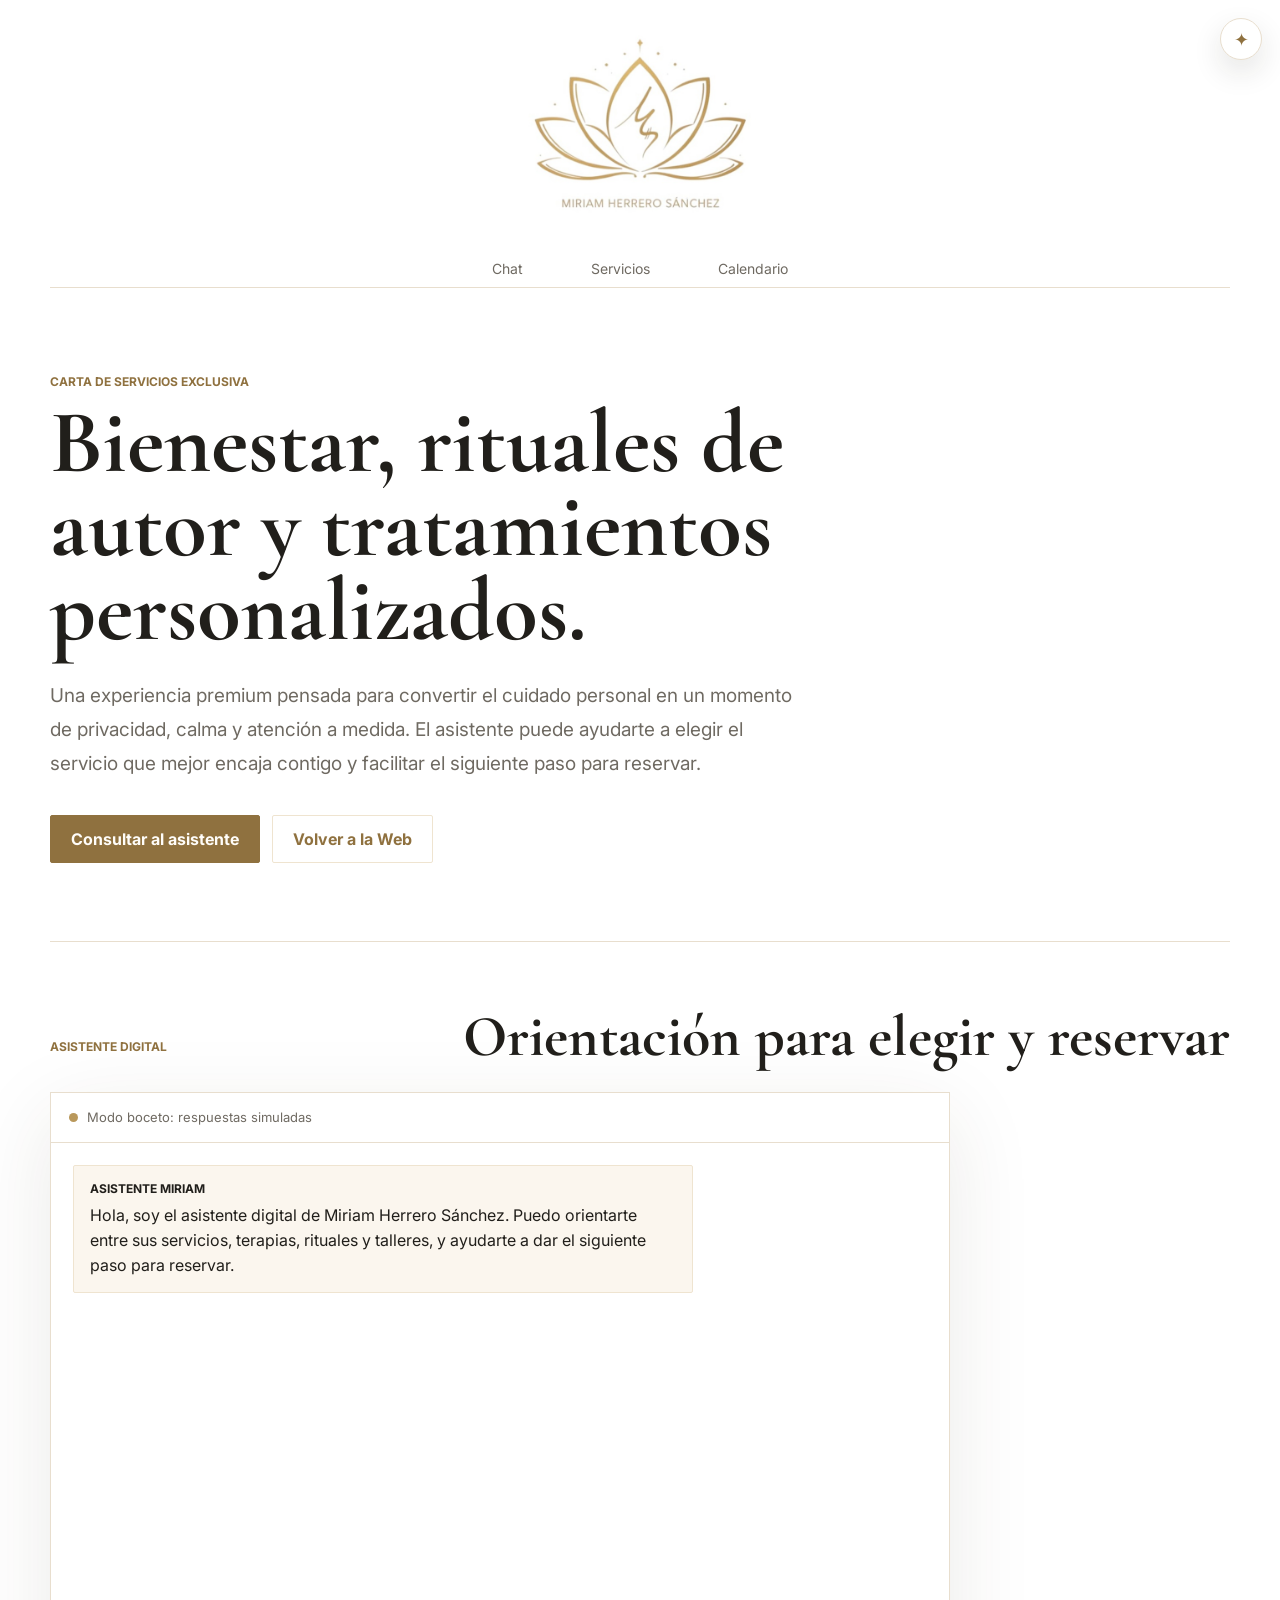
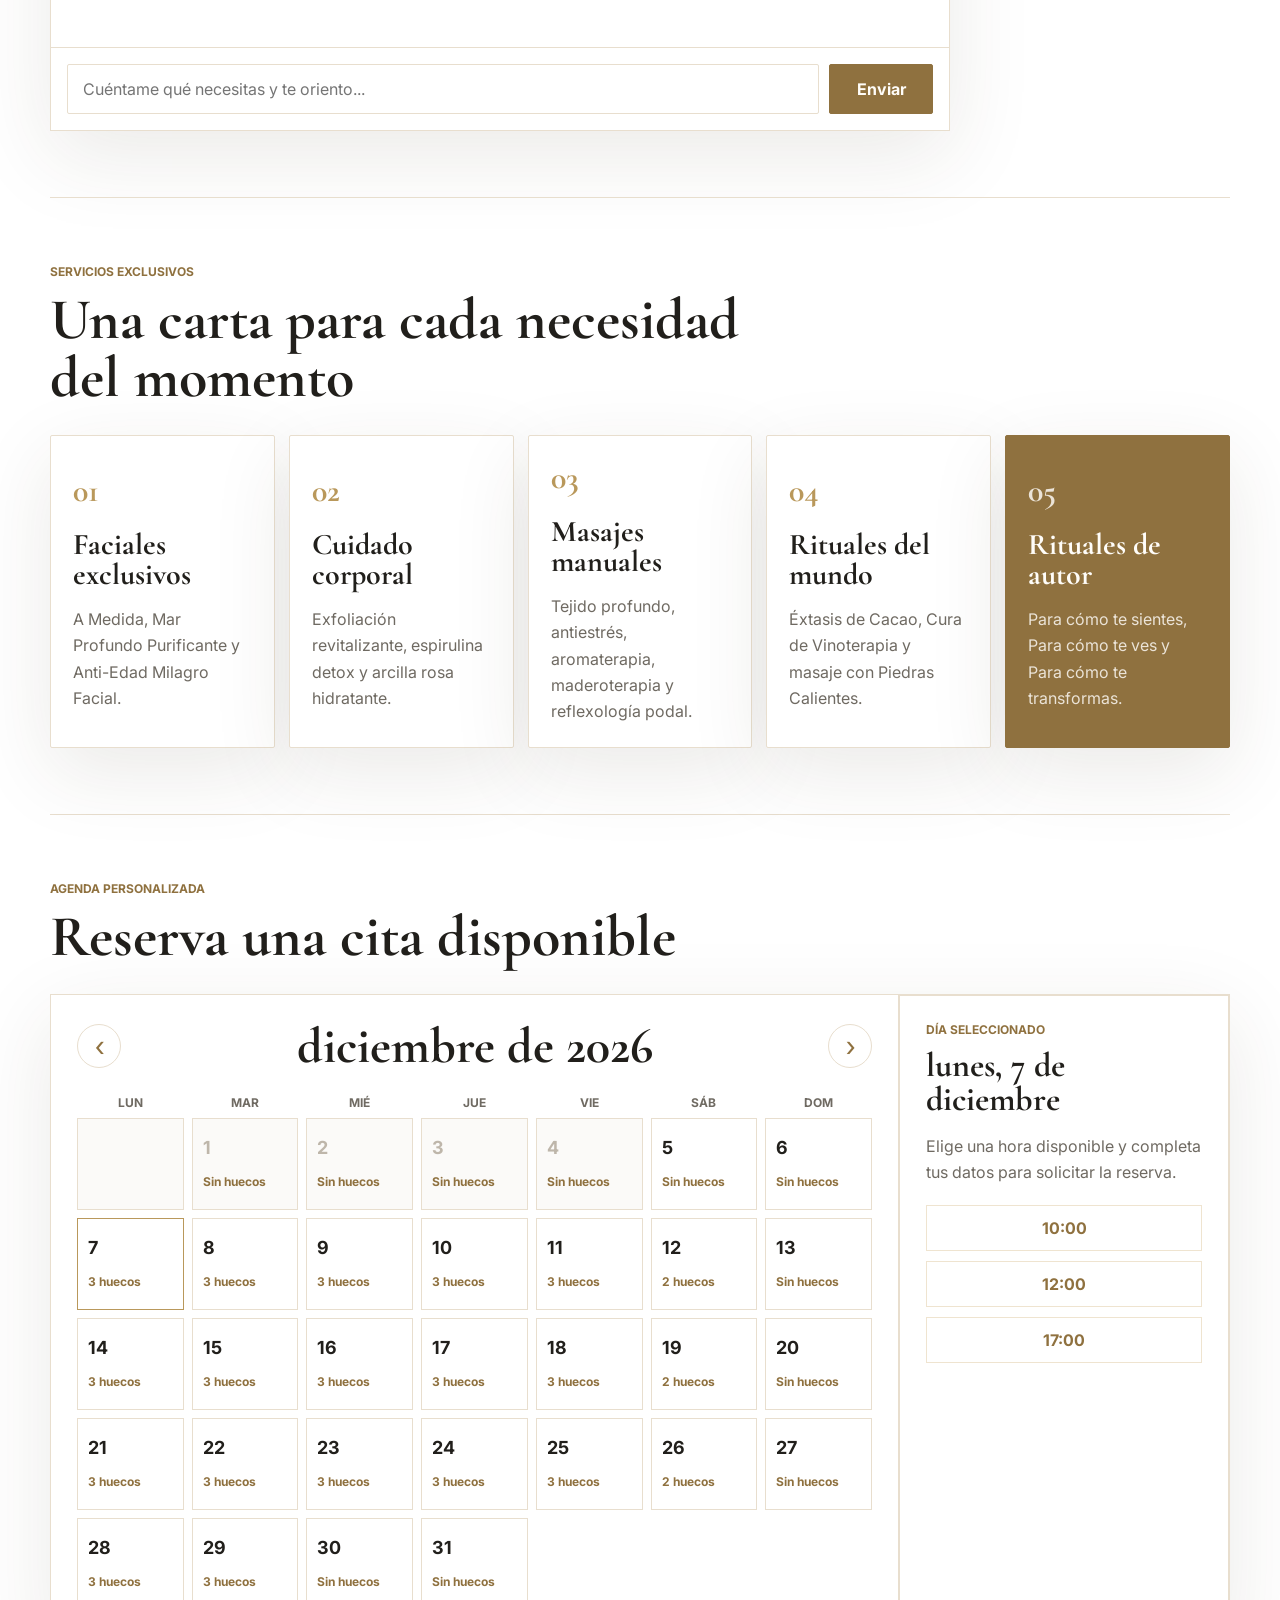
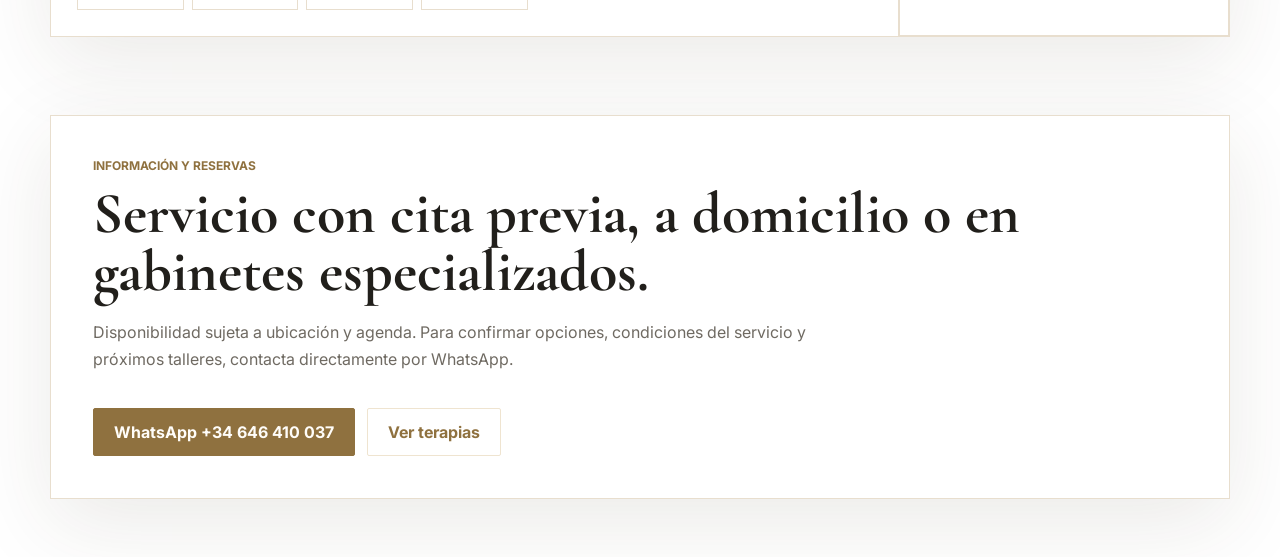
==== index.html @ d64b5c5c "Initial chatbot website" ====
<!doctype html>
<html lang="es">
  <head>
    <meta charset="UTF-8" />
    <meta name="viewport" content="width=device-width, initial-scale=1.0" />
    <meta
      name="description"
      content="Asistente digital de Miriam Herrero Sánchez para orientación, servicios exclusivos y reservas."
    />
    <title>Asistente Miriam Herrero Sánchez</title>
    <link rel="preconnect" href="https://fonts.googleapis.com" />
    <link rel="preconnect" href="https://fonts.gstatic.com" crossorigin />
    <link
      href="https://fonts.googleapis.com/css2?family=Cormorant+Garamond:wght@500;600;700&family=Inter:wght@400;500;600&display=swap"
      rel="stylesheet"
    />
    <link rel="stylesheet" href="./styles.css" />
  </head>
  <body>
    <div class="site-shell">
      <header class="site-header">
        <a class="brand" href="https://www.miriamherrerosanchez.com/" aria-label="Volver a la web de Miriam">
          <img src="./logo-cropped.jpeg" alt="Miriam Herrero Sánchez" />
        </a>
        <nav class="main-nav" aria-label="Navegación principal">
          <a href="#chat">Chat</a>
          <a href="#servicios">Servicios</a>
          <a href="#calendario">Calendario</a>
        </nav>
      </header>

      <main>
        <section class="hero" aria-labelledby="page-title">
          <p class="eyebrow">Carta de servicios exclusiva</p>
          <h1 id="page-title">Bienestar, rituales de autor y tratamientos personalizados.</h1>
          <p>
            Una experiencia premium pensada para convertir el cuidado personal en un momento de
            privacidad, calma y atención a medida. El asistente puede ayudarte a elegir el servicio
            que mejor encaja contigo y facilitar el siguiente paso para reservar.
          </p>
          <div class="hero-actions">
            <a class="primary-link" href="#chat">Consultar al asistente</a>
            <a class="secondary-link" href="https://www.miriamherrerosanchez.com/">Volver a la Web</a>
          </div>
        </section>

        <section class="chat-section" id="chat" aria-labelledby="chat-title">
          <div class="section-heading">
            <p class="eyebrow">Asistente digital</p>
            <h2 id="chat-title">Orientación para elegir y reservar</h2>
          </div>

          <div class="chat-layout">
            <section class="chat-card" aria-label="Ventana de chat">
              <div class="chat-status">
                <span class="status-dot" aria-hidden="true"></span>
                <span>Modo boceto: respuestas simuladas</span>
              </div>
              <div class="messages" id="messages" aria-live="polite"></div>
              <form class="chat-form" id="chat-form">
                <label class="sr-only" for="message-input">Escribe tu mensaje</label>
                <textarea
                  id="message-input"
                  name="message"
                  rows="1"
                  placeholder="Cuéntame qué necesitas y te oriento..."
                  autocomplete="off"
                ></textarea>
                <button type="submit">Enviar</button>
              </form>
            </section>
          </div>
        </section>

        <section class="services-section" id="servicios" aria-labelledby="services-title">
          <div class="section-heading compact">
            <p class="eyebrow">Servicios exclusivos</p>
            <h2 id="services-title">Una carta para cada necesidad del momento</h2>
          </div>

          <div class="service-grid" aria-label="Familias de servicios">
            <button class="service-card" type="button" data-service-tab="faciales">
              <span>01</span>
              <h3>Faciales exclusivos</h3>
              <p>A Medida, Mar Profundo Purificante y Anti-Edad Milagro Facial.</p>
            </button>
            <button class="service-card" type="button" data-service-tab="corporal">
              <span>02</span>
              <h3>Cuidado corporal</h3>
              <p>Exfoliación revitalizante, espirulina detox y arcilla rosa hidratante.</p>
            </button>
            <button class="service-card" type="button" data-service-tab="masajes">
              <span>03</span>
              <h3>Masajes manuales</h3>
              <p>Tejido profundo, antiestrés, aromaterapia, maderoterapia y reflexología podal.</p>
            </button>
            <button class="service-card" type="button" data-service-tab="rituales">
              <span>04</span>
              <h3>Rituales del mundo</h3>
              <p>Éxtasis de Cacao, Cura de Vinoterapia y masaje con Piedras Calientes.</p>
            </button>
            <button class="service-card featured" type="button" data-service-tab="autor">
              <span>05</span>
              <h3>Rituales de autor</h3>
              <p>Para cómo te sientes, Para cómo te ves y Para cómo te transformas.</p>
            </button>
          </div>

          <div class="service-modal" id="service-modal" aria-hidden="true">
            <div class="service-modal-backdrop" data-close-modal></div>
            <section
              class="service-modal-dialog"
              role="dialog"
              aria-modal="true"
              aria-labelledby="service-modal-title"
            >
              <button class="modal-close" type="button" aria-label="Cerrar servicios" data-close-modal>
                ×
              </button>
              <div class="service-detail" id="service-detail" aria-live="polite"></div>
            </section>
          </div>
        </section>

        <section class="calendar-section" id="calendario" aria-labelledby="calendar-title">
          <div class="section-heading compact">
            <p class="eyebrow">Agenda personalizada</p>
            <h2 id="calendar-title">Reserva una cita disponible</h2>
          </div>

          <div class="calendar-shell">
            <div class="calendar-main">
              <div class="calendar-toolbar">
                <button class="calendar-nav-button" type="button" id="prev-month" aria-label="Mes anterior">‹</button>
                <h3 id="calendar-month"></h3>
                <button class="calendar-nav-button" type="button" id="next-month" aria-label="Mes siguiente">›</button>
              </div>
              <div class="calendar-weekdays" aria-hidden="true">
                <span>Lun</span>
                <span>Mar</span>
                <span>Mié</span>
                <span>Jue</span>
                <span>Vie</span>
                <span>Sáb</span>
                <span>Dom</span>
              </div>
              <div class="calendar-grid" id="calendar-grid" aria-label="Calendario de disponibilidad"></div>
            </div>

            <aside class="day-panel" aria-live="polite">
              <p class="eyebrow">Día seleccionado</p>
              <h3 id="selected-date-title">Selecciona una fecha</h3>
              <p id="selected-date-copy">
                Los días con disponibilidad aparecen marcados en dorado. Elige un hueco para completar la reserva.
              </p>
              <div class="slot-list" id="slot-list"></div>
            </aside>
          </div>
        </section>

        <section class="reservation-band" id="reserva">
          <p class="eyebrow">Información y reservas</p>
          <h2>Servicio con cita previa, a domicilio o en gabinetes especializados.</h2>
          <p>
            Disponibilidad sujeta a ubicación y agenda. Para confirmar opciones, condiciones del
            servicio y próximos talleres, contacta directamente por WhatsApp.
          </p>
          <div class="reservation-actions">
            <a class="primary-link" href="https://wa.me/34646410037">WhatsApp +34 646 410 037</a>
            <a class="secondary-link" href="https://www.miriamherrerosanchez.com/terapias">Ver terapias</a>
          </div>
        </section>
      </main>
    </div>

    <button class="admin-entry" type="button" id="admin-entry" aria-label="Acceso Miriam">✦</button>

    <div class="booking-modal" id="booking-modal" aria-hidden="true">
      <div class="service-modal-backdrop" data-close-booking></div>
      <section class="booking-dialog" role="dialog" aria-modal="true" aria-labelledby="booking-title">
        <button class="modal-close" type="button" aria-label="Cerrar reserva" data-close-booking>×</button>
        <p class="eyebrow">Solicitud de reserva</p>
        <h2 id="booking-title">Completa tus datos</h2>
        <p id="booking-summary"></p>
        <form class="booking-form" id="booking-form">
          <label>
            Servicio
            <select id="booking-service" required></select>
          </label>
          <label>
            Nombre
            <input id="booking-name" type="text" autocomplete="name" required />
          </label>
          <label>
            Teléfono
            <input id="booking-phone" type="tel" autocomplete="tel" required />
          </label>
          <label>
            Email
            <input id="booking-email" type="email" autocomplete="email" required />
          </label>
          <label>
            Comentarios
            <textarea id="booking-comments" rows="4"></textarea>
          </label>
          <button class="primary-link" type="submit">Confirmar reserva</button>
        </form>
      </section>
    </div>

    <div class="admin-modal" id="admin-modal" aria-hidden="true">
      <div class="service-modal-backdrop" data-close-admin></div>
      <section class="admin-dialog" role="dialog" aria-modal="true" aria-labelledby="admin-title">
        <button class="modal-close" type="button" aria-label="Cerrar panel Miriam" data-close-admin>×</button>
        <div id="pin-panel">
          <p class="eyebrow">Acceso Miriam</p>
          <h2 id="admin-title">Panel privado</h2>
          <form class="pin-form" id="pin-form">
            <label>
              PIN de acceso
              <input id="admin-pin" type="password" inputmode="numeric" autocomplete="off" required />
            </label>
            <button class="primary-link" type="submit">Entrar</button>
            <p class="form-note" id="pin-error" aria-live="polite"></p>
          </form>
        </div>

        <div class="admin-panel" id="admin-panel" hidden>
          <div class="admin-heading">
            <div>
              <p class="eyebrow">Modo Miriam</p>
              <h2>Gestionar calendario</h2>
            </div>
            <button class="secondary-link" type="button" id="admin-logout">Salir</button>
          </div>

          <div class="admin-grid">
            <form class="admin-card" id="availability-form">
              <h3>Modificar horarios</h3>
              <label>
                Fecha
                <input id="availability-date" type="date" required />
              </label>
              <div class="availability-editor" id="availability-editor"></div>
              <p class="form-note">
                Marca los huecos disponibles para ese día. Si hay una cita ya reservada, ese hueco
                queda protegido y no se puede bloquear desde aquí.
              </p>
              <div class="admin-actions">
                <button class="primary-link" type="submit">Guardar disponibilidad</button>
                <button class="secondary-link" type="button" id="morning-only">Solo mañana</button>
                <button class="secondary-link" type="button" id="clear-day">Bloquear día</button>
              </div>
            </form>

            <form class="admin-card" id="manual-appointment-form">
              <h3>Añadir cita telefónica</h3>
              <label>
                Fecha
                <input id="manual-date" type="date" required />
              </label>
              <label>
                Hora
                <input id="manual-time" type="time" required />
              </label>
              <label>
                Nombre
                <input id="manual-name" type="text" required />
              </label>
              <label>
                Teléfono
                <input id="manual-phone" type="tel" required />
              </label>
              <label>
                Email
                <input id="manual-email" type="email" />
              </label>
              <label>
                Servicio
                <select id="manual-service"></select>
              </label>
              <button class="primary-link" type="submit">Añadir cita</button>
            </form>
          </div>

          <div class="admin-card appointments-card">
            <h3>Citas agendadas</h3>
            <div class="admin-appointments" id="admin-appointments"></div>
          </div>
        </div>
      </section>
    </div>

    <script src="./script.js"></script>
  </body>
</html>
---- styles.css ----
:root {
  --ink: #211f1b;
  --muted: #6f6a62;
  --soft: #ffffff;
  --paper: #ffffff;
  --line: #e8dece;
  --gold: #b9985b;
  --gold-deep: #8f713f;
  --gold-pale: #efe4d0;
  --shadow: 0 24px 80px rgba(61, 49, 28, 0.1);
  --serif: "Cormorant Garamond", Georgia, serif;
  --sans: "Inter", Arial, sans-serif;
}

* {
  box-sizing: border-box;
}

html {
  scroll-behavior: smooth;
}

body {
  margin: 0;
  min-height: 100vh;
  color: var(--ink);
  font-family: var(--sans);
  background: #fff;
}

body.modal-open {
  overflow: hidden;
}

a {
  color: inherit;
}

button,
textarea {
  font: inherit;
}

.site-shell {
  width: min(1180px, calc(100% - 36px));
  margin: 0 auto;
}

.site-header {
  display: flex;
  flex-direction: column;
  align-items: center;
  justify-content: center;
  gap: 22px;
  min-height: 176px;
  padding: 22px 0 0;
  border-bottom: 1px solid var(--line);
}

.brand {
  display: inline-flex;
  align-items: center;
  width: min(250px, 58vw);
  text-decoration: none;
}

.brand img {
  display: block;
  width: 100%;
  height: auto;
}

.main-nav {
  display: flex;
  align-items: center;
  justify-content: center;
  gap: 44px;
  width: 100%;
}

.main-nav a {
  padding: 10px 12px;
  color: var(--muted);
  font-size: 14px;
  text-decoration: none;
}

.main-nav a:hover {
  color: var(--gold-deep);
}

.hero {
  max-width: 920px;
  padding: 86px 0 78px;
}

.eyebrow {
  margin: 0 0 12px;
  color: var(--gold-deep);
  font-size: 12px;
  font-weight: 700;
  letter-spacing: 0;
  text-transform: uppercase;
}

h1,
h2,
h3 {
  margin: 0;
  font-family: var(--serif);
  font-weight: 700;
  letter-spacing: 0;
}

h1 {
  max-width: 900px;
  font-size: clamp(52px, 7vw, 96px);
  line-height: 0.94;
}

.hero p:not(.eyebrow) {
  max-width: 760px;
  margin: 26px 0 0;
  color: var(--muted);
  font-size: 19px;
  line-height: 1.78;
}

.hero-actions,
.reservation-actions {
  display: flex;
  flex-wrap: wrap;
  gap: 12px;
  margin-top: 34px;
}

.primary-link,
.secondary-link,
.chat-form button,
.service-card {
  border-radius: 2px;
  cursor: pointer;
  text-decoration: none;
}

.primary-link,
.secondary-link {
  display: inline-flex;
  min-height: 48px;
  align-items: center;
  justify-content: center;
  padding: 0 20px;
  font-weight: 700;
}

.primary-link,
.chat-form button {
  color: #fffdf9;
  border: 1px solid var(--gold-deep);
  background: var(--gold-deep);
}

.secondary-link {
  color: var(--gold-deep);
  border: 1px solid var(--gold-pale);
  background: rgba(255, 255, 255, 0.72);
}

.chat-section,
.services-section,
.calendar-section {
  padding: 66px 0;
  border-top: 1px solid var(--line);
}

.section-heading {
  display: flex;
  align-items: end;
  justify-content: space-between;
  gap: 24px;
  margin-bottom: 26px;
}

.section-heading.compact {
  display: block;
  max-width: 760px;
}

.section-heading h2,
.reservation-band h2 {
  font-size: clamp(36px, 5vw, 58px);
  line-height: 1;
}

.chat-layout {
  display: block;
  max-width: 900px;
}

.chat-card,
.service-card,
.calendar-shell,
.day-panel,
.reservation-band {
  border: 1px solid var(--line);
  background: #fff;
  box-shadow: var(--shadow);
}

.chat-card {
  overflow: hidden;
}

.chat-status {
  display: flex;
  align-items: center;
  gap: 9px;
  min-height: 50px;
  padding: 0 18px;
  color: var(--muted);
  font-size: 13px;
  border-bottom: 1px solid var(--line);
}

.status-dot {
  width: 9px;
  height: 9px;
  border-radius: 50%;
  background: var(--gold);
}

.messages {
  display: flex;
  flex-direction: column;
  gap: 14px;
  height: min(56vh, 560px);
  min-height: 430px;
  overflow-y: auto;
  padding: 22px;
  scroll-behavior: smooth;
}

.message {
  width: min(78%, 620px);
  padding: 14px 16px;
  line-height: 1.58;
  border-radius: 2px;
}

.message strong {
  display: block;
  margin-bottom: 4px;
  font-size: 12px;
  text-transform: uppercase;
}

.message.bot {
  align-self: flex-start;
  color: var(--ink);
  border: 1px solid var(--gold-pale);
  background: #fbf6ee;
}

.message.user {
  align-self: flex-end;
  color: #fffdf9;
  background: var(--gold-deep);
}

.chat-form {
  display: grid;
  grid-template-columns: minmax(0, 1fr) auto;
  gap: 10px;
  padding: 16px;
  border-top: 1px solid var(--line);
  background: var(--soft);
}

.chat-form textarea {
  width: 100%;
  max-height: 150px;
  resize: none;
  padding: 14px 15px;
  color: var(--ink);
  border: 1px solid var(--line);
  border-radius: 2px;
  outline: none;
  background: #fff;
}

.chat-form textarea:focus {
  border-color: var(--gold);
}

.chat-form button {
  min-width: 104px;
  padding: 0 18px;
  font-weight: 700;
}

.service-grid {
  display: grid;
  grid-template-columns: repeat(5, minmax(0, 1fr));
  gap: 14px;
  margin-top: 28px;
}

.service-card {
  min-height: 230px;
  padding: 22px;
  color: var(--ink);
  text-align: left;
  transition:
    border-color 180ms ease,
    box-shadow 180ms ease,
    transform 180ms ease;
}

.service-card span {
  color: var(--gold);
  font-family: var(--serif);
  font-size: 32px;
  font-weight: 700;
}

.service-card h3 {
  margin-top: 20px;
  font-size: 30px;
  line-height: 1;
}

.service-card p {
  margin: 16px 0 0;
  color: var(--muted);
  line-height: 1.65;
}

.service-card:hover,
.service-card:focus-visible {
  border-color: var(--gold);
  box-shadow: 0 26px 80px rgba(61, 49, 28, 0.15);
  transform: translateY(-2px);
}

.service-card.featured {
  color: #fffdf9;
  border-color: var(--gold-deep);
  background: var(--gold-deep);
}

.service-card.featured span,
.service-card.featured p {
  color: rgba(255, 253, 249, 0.82);
}

.service-card.featured:hover {
  border-color: var(--gold);
}

.service-modal {
  position: fixed;
  inset: 0;
  z-index: 20;
  display: none;
  align-items: center;
  justify-content: center;
  padding: 28px;
}

.service-modal.open {
  display: flex;
}

.service-modal-backdrop {
  position: absolute;
  inset: 0;
  background: rgba(33, 31, 27, 0.42);
}

.service-modal-dialog {
  position: relative;
  z-index: 1;
  width: min(980px, 100%);
  max-height: min(86vh, 860px);
  overflow: auto;
  background: #fff;
  box-shadow: 0 34px 100px rgba(33, 31, 27, 0.28);
}

.modal-close {
  position: sticky;
  top: 0;
  z-index: 2;
  float: right;
  width: 48px;
  height: 48px;
  margin: 14px 14px -62px 0;
  color: var(--gold-deep);
  font-size: 32px;
  line-height: 1;
  border: 1px solid var(--line);
  border-radius: 50%;
  background: #fff;
  cursor: pointer;
}

.service-detail {
  border: 1px solid var(--line);
  background: #fff;
}

.service-detail-header {
  display: flex;
  align-items: end;
  justify-content: space-between;
  gap: 24px;
  padding: 26px;
  border-bottom: 1px solid var(--line);
}

.service-detail-header h3 {
  font-size: clamp(34px, 4vw, 52px);
  line-height: 1;
}

.service-detail-header p {
  max-width: 440px;
  margin: 0;
  color: var(--muted);
  line-height: 1.62;
}

.treatment-list {
  display: grid;
}

.treatment-item {
  display: grid;
  grid-template-columns: minmax(0, 1fr) auto;
  gap: 22px;
  padding: 24px 26px;
  border-bottom: 1px solid var(--line);
}

.treatment-item:last-child {
  border-bottom: 0;
}

.treatment-item h4 {
  margin: 0;
  font-family: var(--serif);
  font-size: 30px;
  line-height: 1.05;
}

.treatment-item p {
  margin: 10px 0 0;
  color: var(--muted);
  line-height: 1.65;
}

.schedule-service-button {
  min-height: 42px;
  margin-top: 16px;
  padding: 0 16px;
  color: #fffdf9;
  font-weight: 700;
  border: 1px solid var(--gold-deep);
  border-radius: 2px;
  background: var(--gold-deep);
  cursor: pointer;
}

.schedule-service-button:hover {
  border-color: var(--gold);
}

.treatment-meta {
  min-width: 164px;
  color: var(--gold-deep);
  font-weight: 700;
  line-height: 1.6;
  text-align: right;
}

.calendar-shell {
  display: grid;
  grid-template-columns: minmax(0, 1fr) 330px;
  gap: 0;
  margin-top: 28px;
}

.calendar-main {
  padding: 26px;
  border-right: 1px solid var(--line);
}

.calendar-toolbar {
  display: flex;
  align-items: center;
  justify-content: space-between;
  gap: 18px;
  margin-bottom: 24px;
}

.calendar-toolbar h3 {
  font-size: clamp(34px, 4vw, 50px);
  line-height: 1;
  text-align: center;
}

.calendar-nav-button {
  display: grid;
  width: 44px;
  height: 44px;
  place-items: center;
  color: var(--gold-deep);
  font-size: 28px;
  border: 1px solid var(--line);
  border-radius: 50%;
  background: #fff;
  cursor: pointer;
}

.calendar-weekdays,
.calendar-grid {
  display: grid;
  grid-template-columns: repeat(7, minmax(0, 1fr));
  gap: 8px;
}

.calendar-weekdays {
  margin-bottom: 8px;
  color: var(--muted);
  font-size: 12px;
  font-weight: 700;
  text-align: center;
  text-transform: uppercase;
}

.calendar-day {
  min-height: 92px;
  padding: 10px;
  color: var(--ink);
  text-align: left;
  border: 1px solid var(--line);
  background: #fff;
  cursor: pointer;
}

.calendar-day:hover,
.calendar-day.selected {
  border-color: var(--gold);
}

.calendar-day.empty,
.calendar-day.past {
  color: #beb6aa;
  background: #fbfaf8;
  cursor: default;
}

.calendar-day strong {
  display: block;
  font-size: 18px;
}

.calendar-day small {
  display: inline-flex;
  margin-top: 16px;
  color: var(--gold-deep);
  font-size: 12px;
  font-weight: 700;
}

.calendar-day.booked small {
  color: var(--muted);
}

.day-panel {
  padding: 26px;
  box-shadow: none;
}

.day-panel h3 {
  font-size: 34px;
  line-height: 1;
}

.day-panel p:not(.eyebrow) {
  color: var(--muted);
  line-height: 1.65;
}

.slot-list {
  display: grid;
  gap: 10px;
  margin-top: 20px;
}

.slot-button {
  min-height: 46px;
  color: var(--gold-deep);
  font-weight: 700;
  border: 1px solid var(--gold-pale);
  background: #fff;
  cursor: pointer;
}

.slot-button:hover {
  border-color: var(--gold);
}

.empty-state {
  padding: 16px;
  color: var(--muted);
  border: 1px solid var(--line);
}

.admin-entry {
  position: fixed;
  top: 18px;
  right: 18px;
  z-index: 15;
  display: grid;
  width: 42px;
  height: 42px;
  place-items: center;
  color: var(--gold-deep);
  font-size: 18px;
  border: 1px solid var(--line);
  border-radius: 50%;
  background: #fff;
  box-shadow: 0 12px 30px rgba(33, 31, 27, 0.12);
  cursor: pointer;
}

.booking-modal,
.admin-modal {
  position: fixed;
  inset: 0;
  z-index: 30;
  display: none;
  align-items: center;
  justify-content: center;
  padding: 28px;
}

.booking-modal.open,
.admin-modal.open {
  display: flex;
}

.booking-dialog,
.admin-dialog {
  position: relative;
  z-index: 1;
  width: min(760px, 100%);
  max-height: min(88vh, 860px);
  overflow: auto;
  padding: 34px;
  background: #fff;
  box-shadow: 0 34px 100px rgba(33, 31, 27, 0.28);
}

.admin-dialog {
  width: min(1040px, 100%);
}

.booking-dialog h2,
.admin-dialog h2 {
  font-size: clamp(38px, 5vw, 58px);
  line-height: 1;
}

#booking-summary,
.form-note {
  color: var(--muted);
  line-height: 1.6;
}

.booking-form,
.pin-form,
.admin-card {
  display: grid;
  gap: 16px;
  margin-top: 24px;
}

.booking-form label,
.pin-form label,
.admin-card label {
  display: grid;
  gap: 8px;
  color: var(--muted);
  font-size: 13px;
  font-weight: 700;
}

.booking-form input,
.booking-form select,
.booking-form textarea,
.pin-form input,
.admin-card input,
.admin-card select {
  width: 100%;
  min-height: 46px;
  padding: 11px 12px;
  color: var(--ink);
  border: 1px solid var(--line);
  border-radius: 2px;
  background: #fff;
}

.admin-heading,
.admin-actions,
.appointment-row {
  display: flex;
  align-items: center;
  justify-content: space-between;
  gap: 14px;
}

.admin-grid {
  display: grid;
  grid-template-columns: repeat(2, minmax(0, 1fr));
  gap: 18px;
}

.admin-card {
  padding: 20px;
  border: 1px solid var(--line);
}

.admin-card h3 {
  font-size: 32px;
}

.availability-editor {
  display: grid;
  gap: 14px;
}

.availability-group {
  display: grid;
  gap: 10px;
  padding: 14px;
  border: 1px solid var(--line);
}

.availability-group strong {
  font-family: var(--serif);
  font-size: 24px;
}

.availability-slots {
  display: grid;
  grid-template-columns: repeat(3, minmax(0, 1fr));
  gap: 8px;
}

.availability-slot {
  position: relative;
}

.availability-slot input {
  position: absolute;
  opacity: 0;
  pointer-events: none;
}

.availability-slot span {
  display: grid;
  min-height: 42px;
  place-items: center;
  color: var(--muted);
  border: 1px solid var(--line);
  background: #fff;
  cursor: pointer;
}

.availability-slot input:checked + span {
  color: #fffdf9;
  border-color: var(--gold-deep);
  background: var(--gold-deep);
}

.availability-slot input:disabled + span {
  color: var(--gold-deep);
  border-color: var(--gold-pale);
  background: #fbf6ee;
  cursor: not-allowed;
}

.appointments-card {
  margin-top: 18px;
}

.admin-appointments {
  display: grid;
  gap: 10px;
}

.appointment-row {
  padding: 14px;
  border: 1px solid var(--line);
}

.appointment-row strong,
.appointment-row span {
  display: block;
}

.appointment-row span {
  margin-top: 3px;
  color: var(--muted);
  font-size: 13px;
}

.danger-button {
  min-height: 38px;
  color: #8b2929;
  border: 1px solid #e5c8c8;
  background: #fff;
  cursor: pointer;
}

.reservation-band {
  margin: 12px 0 58px;
  padding: 42px;
}

.reservation-band p:not(.eyebrow) {
  max-width: 760px;
  margin: 18px 0 0;
  color: var(--muted);
  line-height: 1.72;
}

.sr-only {
  position: absolute;
  width: 1px;
  height: 1px;
  overflow: hidden;
  clip: rect(0, 0, 0, 0);
  white-space: nowrap;
}

@media (max-width: 1040px) {
  .service-grid {
    grid-template-columns: repeat(2, minmax(0, 1fr));
  }

  .calendar-shell,
  .admin-grid {
    grid-template-columns: 1fr;
  }

  .calendar-main {
    border-right: 0;
    border-bottom: 1px solid var(--line);
  }

  .service-detail-header,
  .treatment-item {
    grid-template-columns: 1fr;
  }

  .service-detail-header {
    align-items: flex-start;
    flex-direction: column;
  }

  .treatment-meta {
    text-align: left;
  }
}

@media (max-width: 900px) {
  .section-heading {
    align-items: flex-start;
    flex-direction: column;
  }

  .hero {
    padding-top: 42px;
  }
}

@media (max-width: 620px) {
  .site-shell {
    width: min(100% - 22px, 1180px);
  }

  .site-header {
    min-height: 150px;
    gap: 16px;
  }

  .brand {
    width: min(210px, 66vw);
  }

  .main-nav {
    gap: 0;
    justify-content: space-between;
  }

  .main-nav a {
    padding: 9px 4px;
  }

  h1 {
    font-size: 46px;
  }

  .hero p:not(.eyebrow) {
    font-size: 17px;
  }

  .messages {
    height: 58vh;
    min-height: 360px;
    padding: 14px;
  }

  .message {
    width: 92%;
  }

  .chat-form,
  .service-grid,
  .calendar-grid,
  .calendar-weekdays {
    grid-template-columns: 1fr;
  }

  .calendar-weekdays {
    display: none;
  }

  .calendar-day {
    min-height: 68px;
  }

  .chat-form button {
    min-height: 46px;
  }

  .reservation-band,
  .booking-dialog,
  .admin-dialog {
    padding: 26px;
  }

  .admin-heading,
  .admin-actions,
  .appointment-row {
    align-items: stretch;
    flex-direction: column;
  }
}
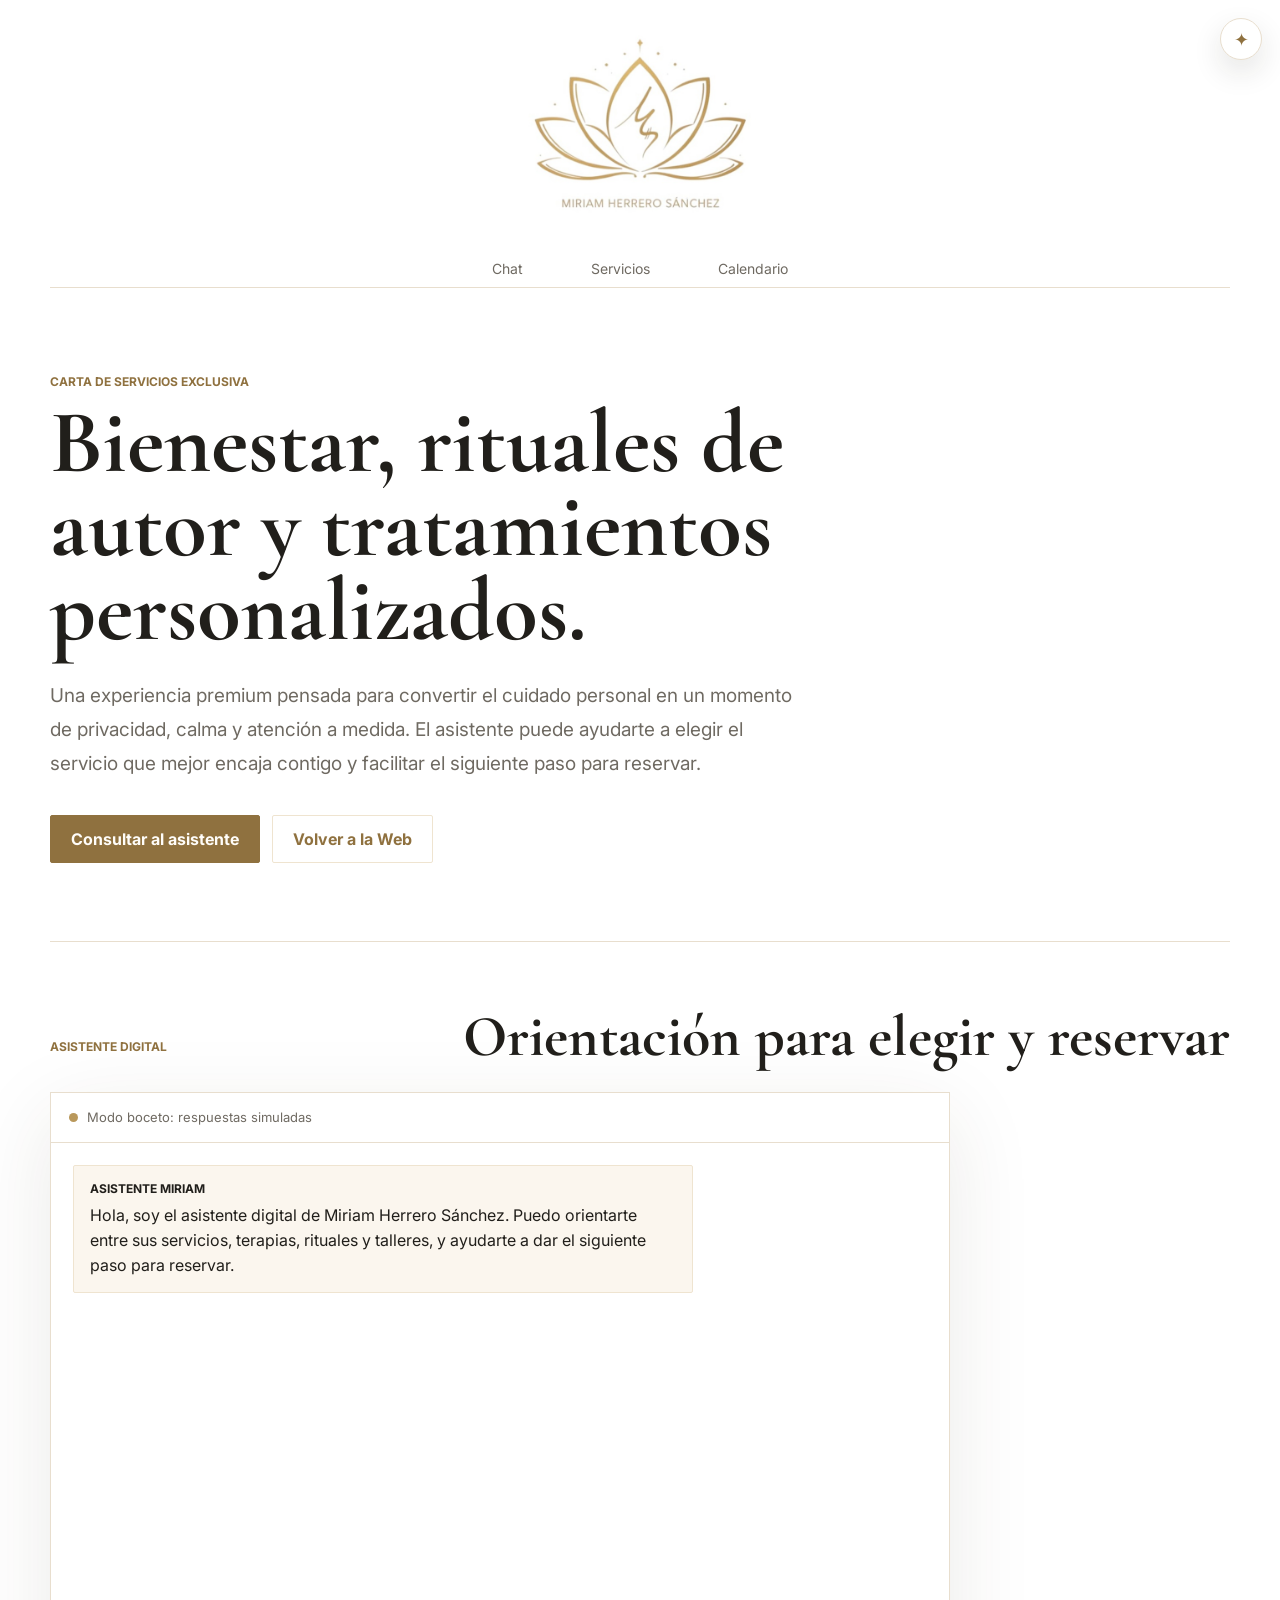
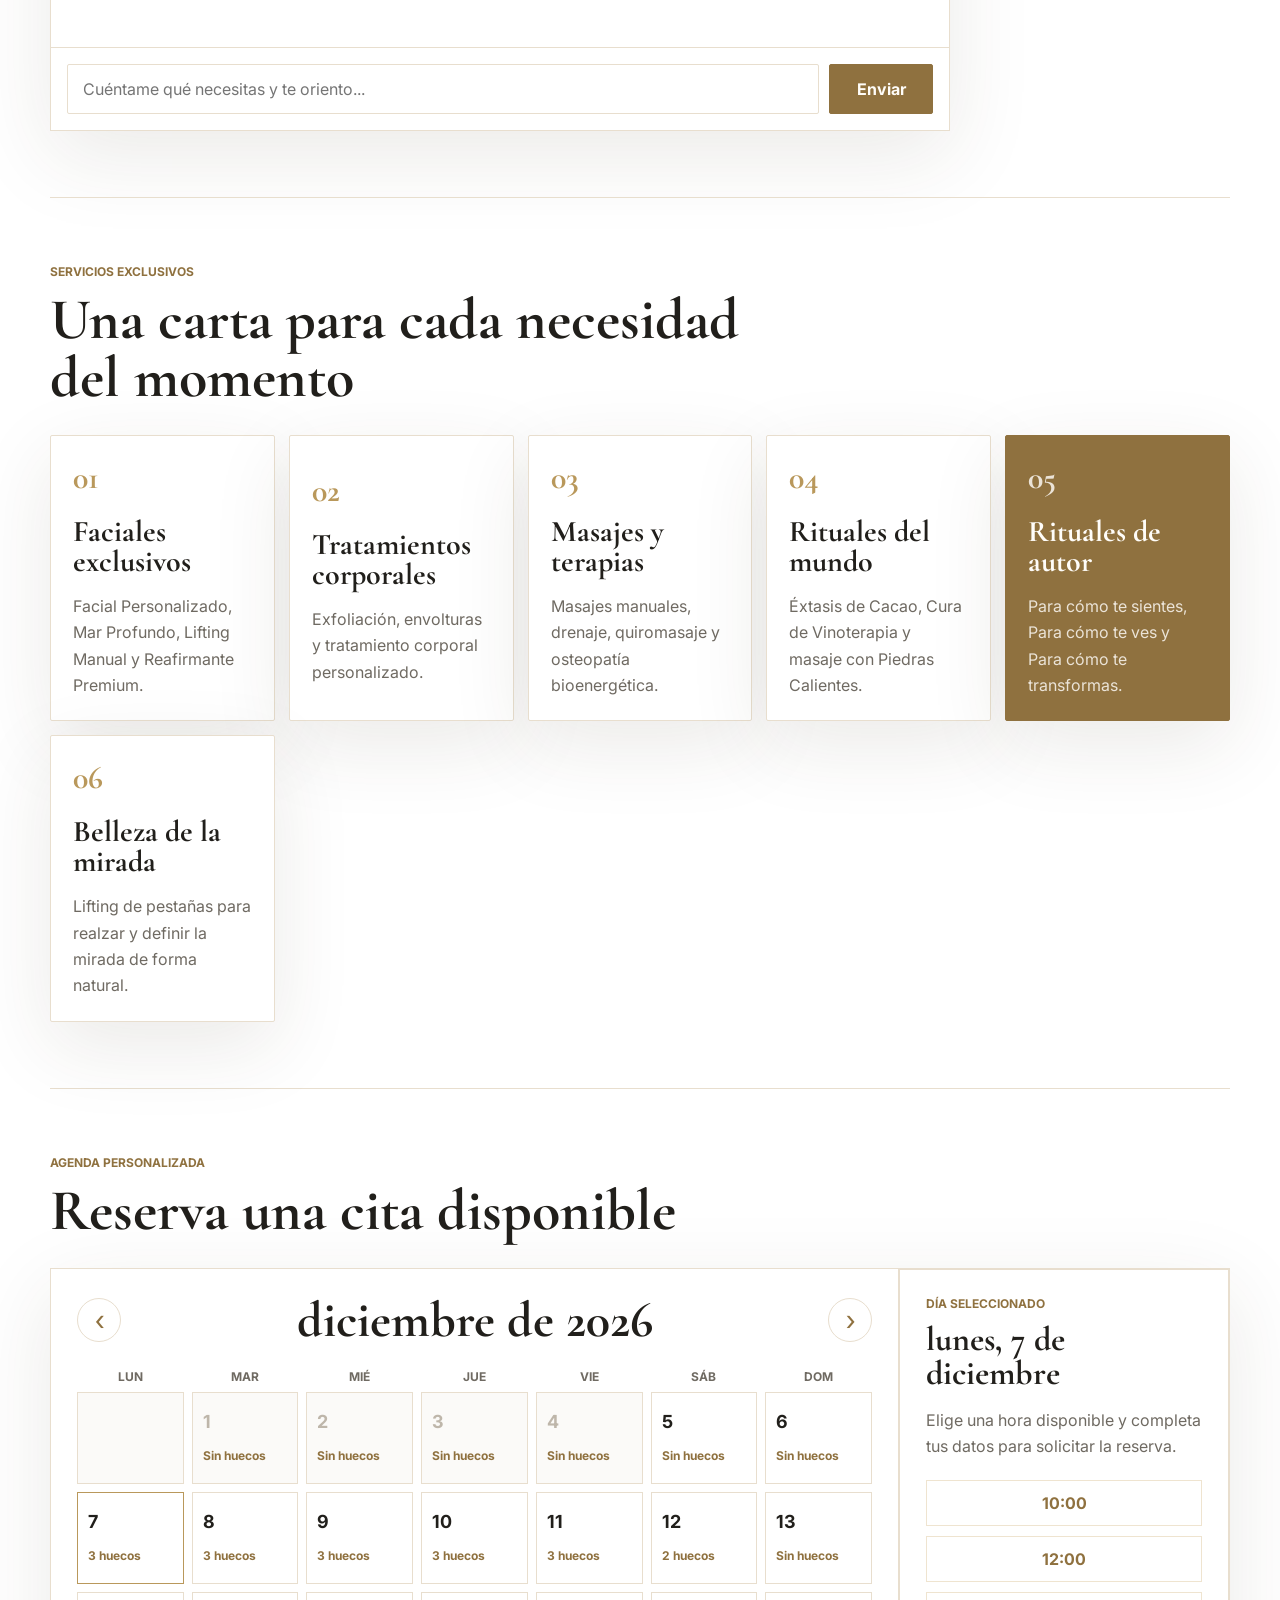
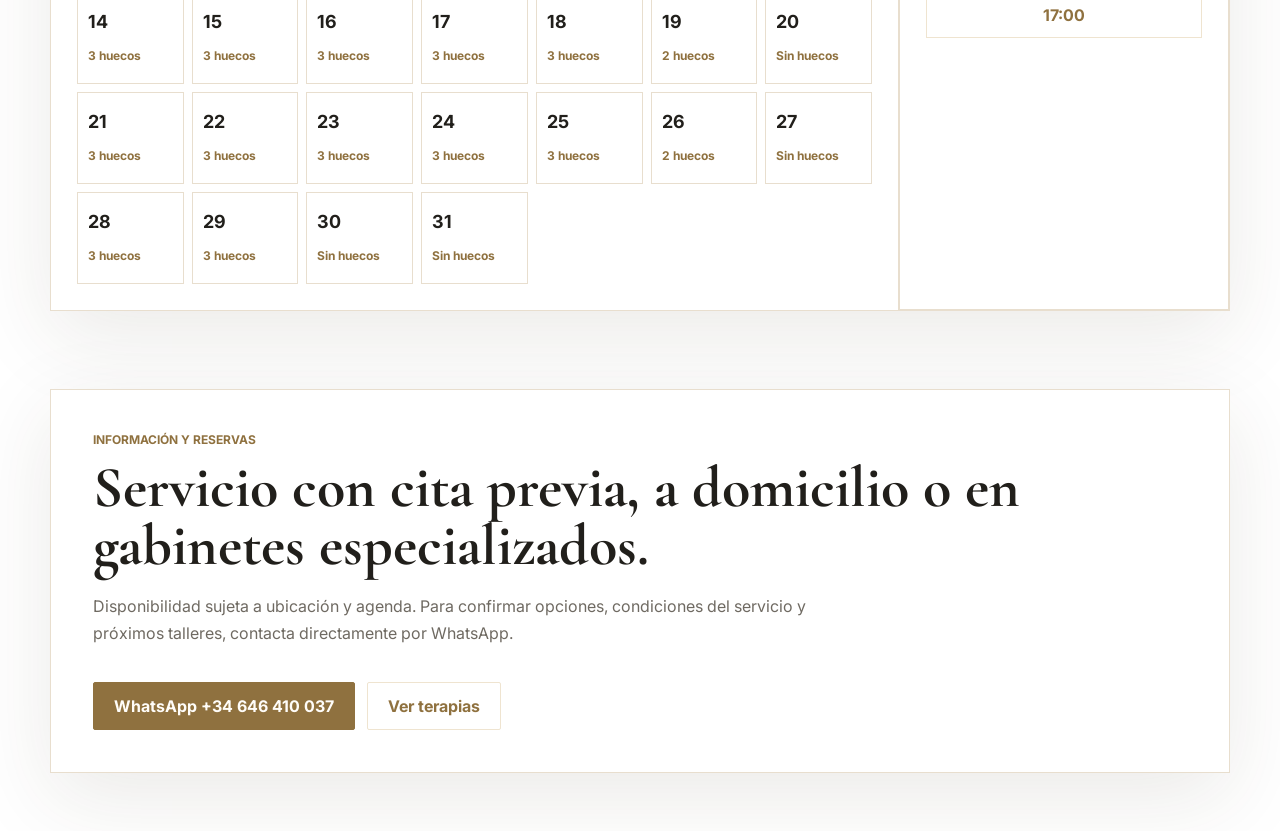
==== commit 8827e88c: "Update services from Pro Max menu" ====
--- a/index.html
+++ b/index.html
@@ -82,17 +82,17 @@
             <button class="service-card" type="button" data-service-tab="faciales">
               <span>01</span>
               <h3>Faciales exclusivos</h3>
-              <p>A Medida, Mar Profundo Purificante y Anti-Edad Milagro Facial.</p>
+              <p>Facial Personalizado, Mar Profundo, Lifting Manual y Reafirmante Premium.</p>
             </button>
             <button class="service-card" type="button" data-service-tab="corporal">
               <span>02</span>
-              <h3>Cuidado corporal</h3>
-              <p>Exfoliación revitalizante, espirulina detox y arcilla rosa hidratante.</p>
+              <h3>Tratamientos corporales</h3>
+              <p>Exfoliación, envolturas y tratamiento corporal personalizado.</p>
             </button>
             <button class="service-card" type="button" data-service-tab="masajes">
               <span>03</span>
-              <h3>Masajes manuales</h3>
-              <p>Tejido profundo, antiestrés, aromaterapia, maderoterapia y reflexología podal.</p>
+              <h3>Masajes y terapias</h3>
+              <p>Masajes manuales, drenaje, quiromasaje y osteopatía bioenergética.</p>
             </button>
             <button class="service-card" type="button" data-service-tab="rituales">
               <span>04</span>
@@ -103,6 +103,11 @@
               <span>05</span>
               <h3>Rituales de autor</h3>
               <p>Para cómo te sientes, Para cómo te ves y Para cómo te transformas.</p>
+            </button>
+            <button class="service-card" type="button" data-service-tab="mirada">
+              <span>06</span>
+              <h3>Belleza de la mirada</h3>
+              <p>Lifting de pestañas para realzar y definir la mirada de forma natural.</p>
             </button>
           </div>
 
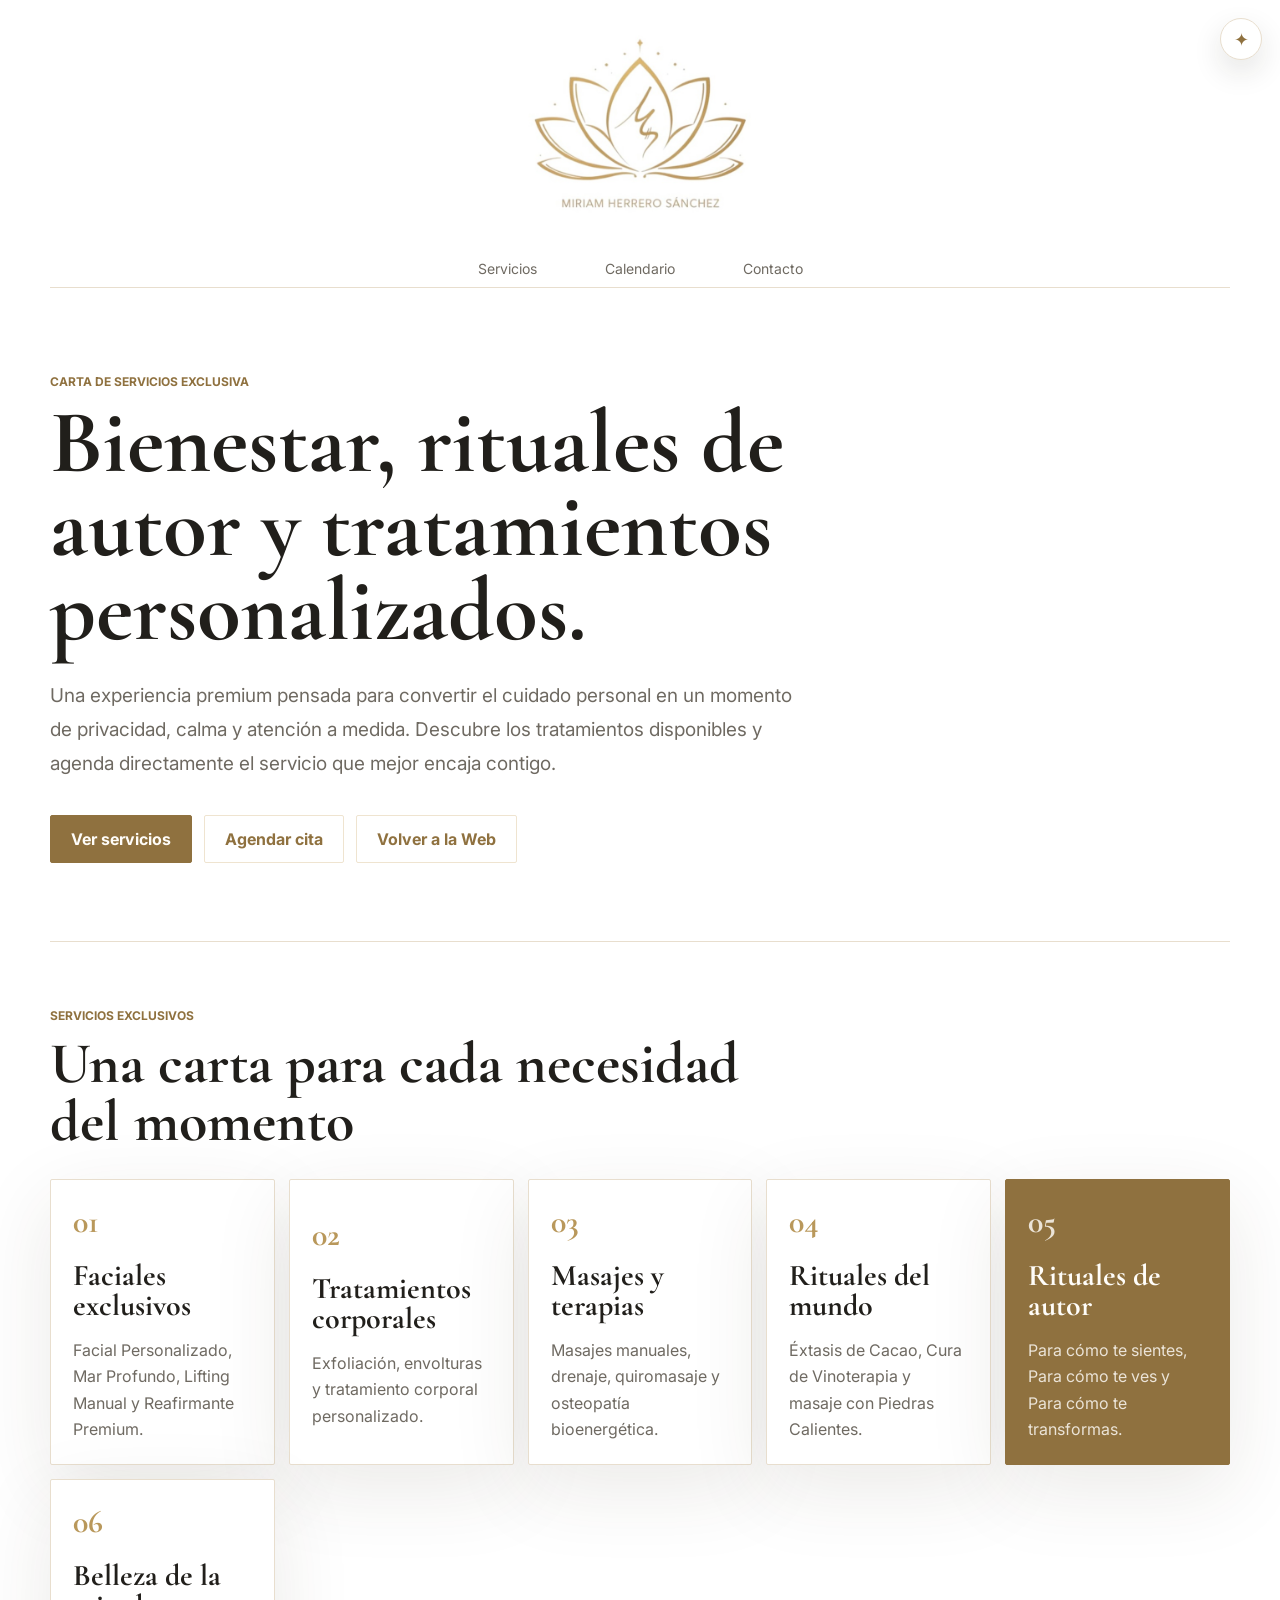
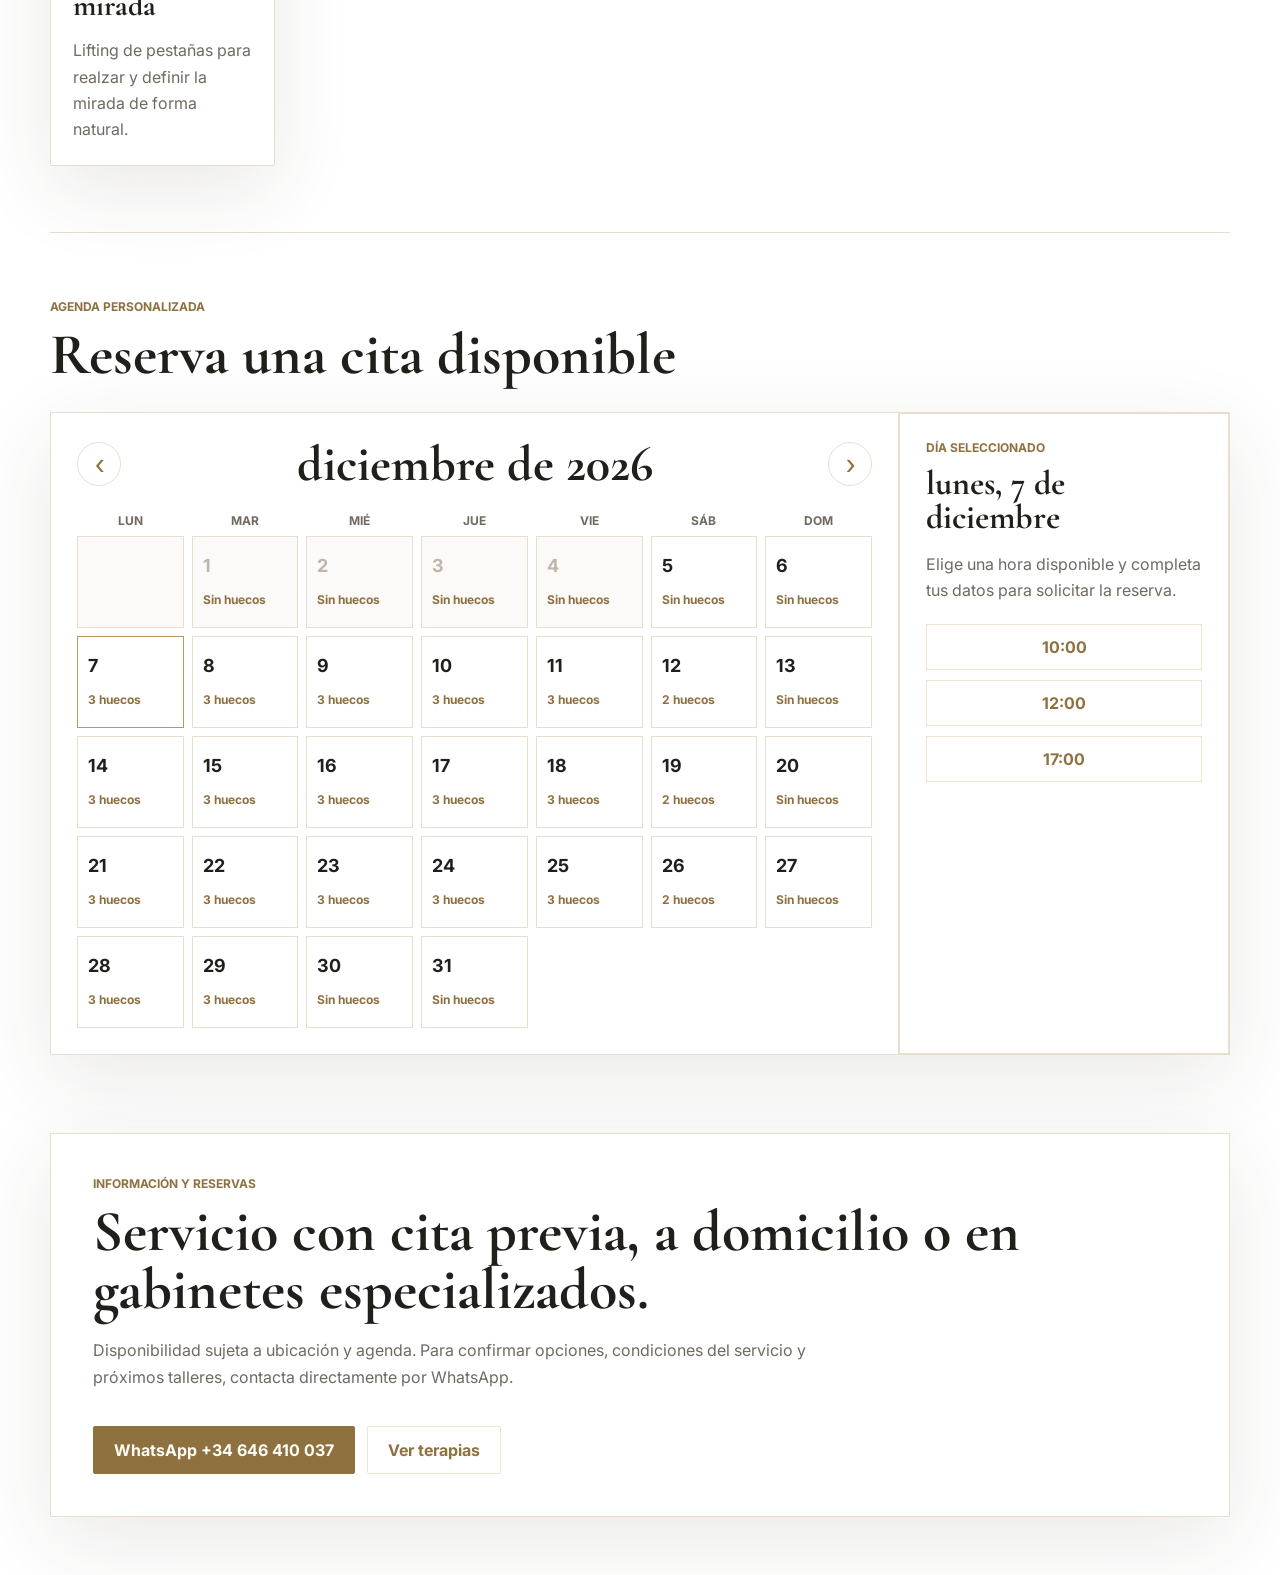
==== commit 79b94279: "Remove chatbot and OpenAI integration" ====
--- a/index.html
+++ b/index.html
@@ -5,9 +5,9 @@
     <meta name="viewport" content="width=device-width, initial-scale=1.0" />
     <meta
       name="description"
-      content="Asistente digital de Miriam Herrero Sánchez para orientación, servicios exclusivos y reservas."
+      content="Servicios exclusivos, tratamientos personalizados y reservas de Miriam Herrero Sánchez."
     />
-    <title>Asistente Miriam Herrero Sánchez</title>
+    <title>Miriam Herrero Sánchez | Servicios y reservas</title>
     <link rel="preconnect" href="https://fonts.googleapis.com" />
     <link rel="preconnect" href="https://fonts.gstatic.com" crossorigin />
     <link
@@ -23,9 +23,9 @@
           <img src="./logo-cropped.jpeg" alt="Miriam Herrero Sánchez" />
         </a>
         <nav class="main-nav" aria-label="Navegación principal">
-          <a href="#chat">Chat</a>
           <a href="#servicios">Servicios</a>
           <a href="#calendario">Calendario</a>
+          <a href="#reserva">Contacto</a>
         </nav>
       </header>
 
@@ -35,40 +35,13 @@
           <h1 id="page-title">Bienestar, rituales de autor y tratamientos personalizados.</h1>
           <p>
             Una experiencia premium pensada para convertir el cuidado personal en un momento de
-            privacidad, calma y atención a medida. El asistente puede ayudarte a elegir el servicio
-            que mejor encaja contigo y facilitar el siguiente paso para reservar.
+            privacidad, calma y atención a medida. Descubre los tratamientos disponibles y agenda
+            directamente el servicio que mejor encaja contigo.
           </p>
           <div class="hero-actions">
-            <a class="primary-link" href="#chat">Consultar al asistente</a>
+            <a class="primary-link" href="#servicios">Ver servicios</a>
+            <a class="secondary-link" href="#calendario">Agendar cita</a>
             <a class="secondary-link" href="https://www.miriamherrerosanchez.com/">Volver a la Web</a>
-          </div>
-        </section>
-
-        <section class="chat-section" id="chat" aria-labelledby="chat-title">
-          <div class="section-heading">
-            <p class="eyebrow">Asistente digital</p>
-            <h2 id="chat-title">Orientación para elegir y reservar</h2>
-          </div>
-
-          <div class="chat-layout">
-            <section class="chat-card" aria-label="Ventana de chat">
-              <div class="chat-status">
-                <span class="status-dot" aria-hidden="true"></span>
-                <span>Modo boceto: respuestas simuladas</span>
-              </div>
-              <div class="messages" id="messages" aria-live="polite"></div>
-              <form class="chat-form" id="chat-form">
-                <label class="sr-only" for="message-input">Escribe tu mensaje</label>
-                <textarea
-                  id="message-input"
-                  name="message"
-                  rows="1"
-                  placeholder="Cuéntame qué necesitas y te oriento..."
-                  autocomplete="off"
-                ></textarea>
-                <button type="submit">Enviar</button>
-              </form>
-            </section>
           </div>
         </section>
 
--- a/styles.css
+++ b/styles.css
@@ -136,7 +136,6 @@
 
 .primary-link,
 .secondary-link,
-.chat-form button,
 .service-card {
   border-radius: 2px;
   cursor: pointer;
@@ -153,8 +152,7 @@
   font-weight: 700;
 }
 
-.primary-link,
-.chat-form button {
+.primary-link {
   color: #fffdf9;
   border: 1px solid var(--gold-deep);
   background: var(--gold-deep);
@@ -166,7 +164,6 @@
   background: rgba(255, 255, 255, 0.72);
 }
 
-.chat-section,
 .services-section,
 .calendar-section {
   padding: 66px 0;
@@ -192,12 +189,6 @@
   line-height: 1;
 }
 
-.chat-layout {
-  display: block;
-  max-width: 900px;
-}
-
-.chat-card,
 .service-card,
 .calendar-shell,
 .day-panel,
@@ -205,97 +196,6 @@
   border: 1px solid var(--line);
   background: #fff;
   box-shadow: var(--shadow);
-}
-
-.chat-card {
-  overflow: hidden;
-}
-
-.chat-status {
-  display: flex;
-  align-items: center;
-  gap: 9px;
-  min-height: 50px;
-  padding: 0 18px;
-  color: var(--muted);
-  font-size: 13px;
-  border-bottom: 1px solid var(--line);
-}
-
-.status-dot {
-  width: 9px;
-  height: 9px;
-  border-radius: 50%;
-  background: var(--gold);
-}
-
-.messages {
-  display: flex;
-  flex-direction: column;
-  gap: 14px;
-  height: min(56vh, 560px);
-  min-height: 430px;
-  overflow-y: auto;
-  padding: 22px;
-  scroll-behavior: smooth;
-}
-
-.message {
-  width: min(78%, 620px);
-  padding: 14px 16px;
-  line-height: 1.58;
-  border-radius: 2px;
-}
-
-.message strong {
-  display: block;
-  margin-bottom: 4px;
-  font-size: 12px;
-  text-transform: uppercase;
-}
-
-.message.bot {
-  align-self: flex-start;
-  color: var(--ink);
-  border: 1px solid var(--gold-pale);
-  background: #fbf6ee;
-}
-
-.message.user {
-  align-self: flex-end;
-  color: #fffdf9;
-  background: var(--gold-deep);
-}
-
-.chat-form {
-  display: grid;
-  grid-template-columns: minmax(0, 1fr) auto;
-  gap: 10px;
-  padding: 16px;
-  border-top: 1px solid var(--line);
-  background: var(--soft);
-}
-
-.chat-form textarea {
-  width: 100%;
-  max-height: 150px;
-  resize: none;
-  padding: 14px 15px;
-  color: var(--ink);
-  border: 1px solid var(--line);
-  border-radius: 2px;
-  outline: none;
-  background: #fff;
-}
-
-.chat-form textarea:focus {
-  border-color: var(--gold);
-}
-
-.chat-form button {
-  min-width: 104px;
-  padding: 0 18px;
-  font-weight: 700;
 }
 
 .service-grid {
@@ -918,17 +818,6 @@
     font-size: 17px;
   }
 
-  .messages {
-    height: 58vh;
-    min-height: 360px;
-    padding: 14px;
-  }
-
-  .message {
-    width: 92%;
-  }
-
-  .chat-form,
   .service-grid,
   .calendar-grid,
   .calendar-weekdays {
@@ -941,10 +830,6 @@
 
   .calendar-day {
     min-height: 68px;
-  }
-
-  .chat-form button {
-    min-height: 46px;
   }
 
   .reservation-band,
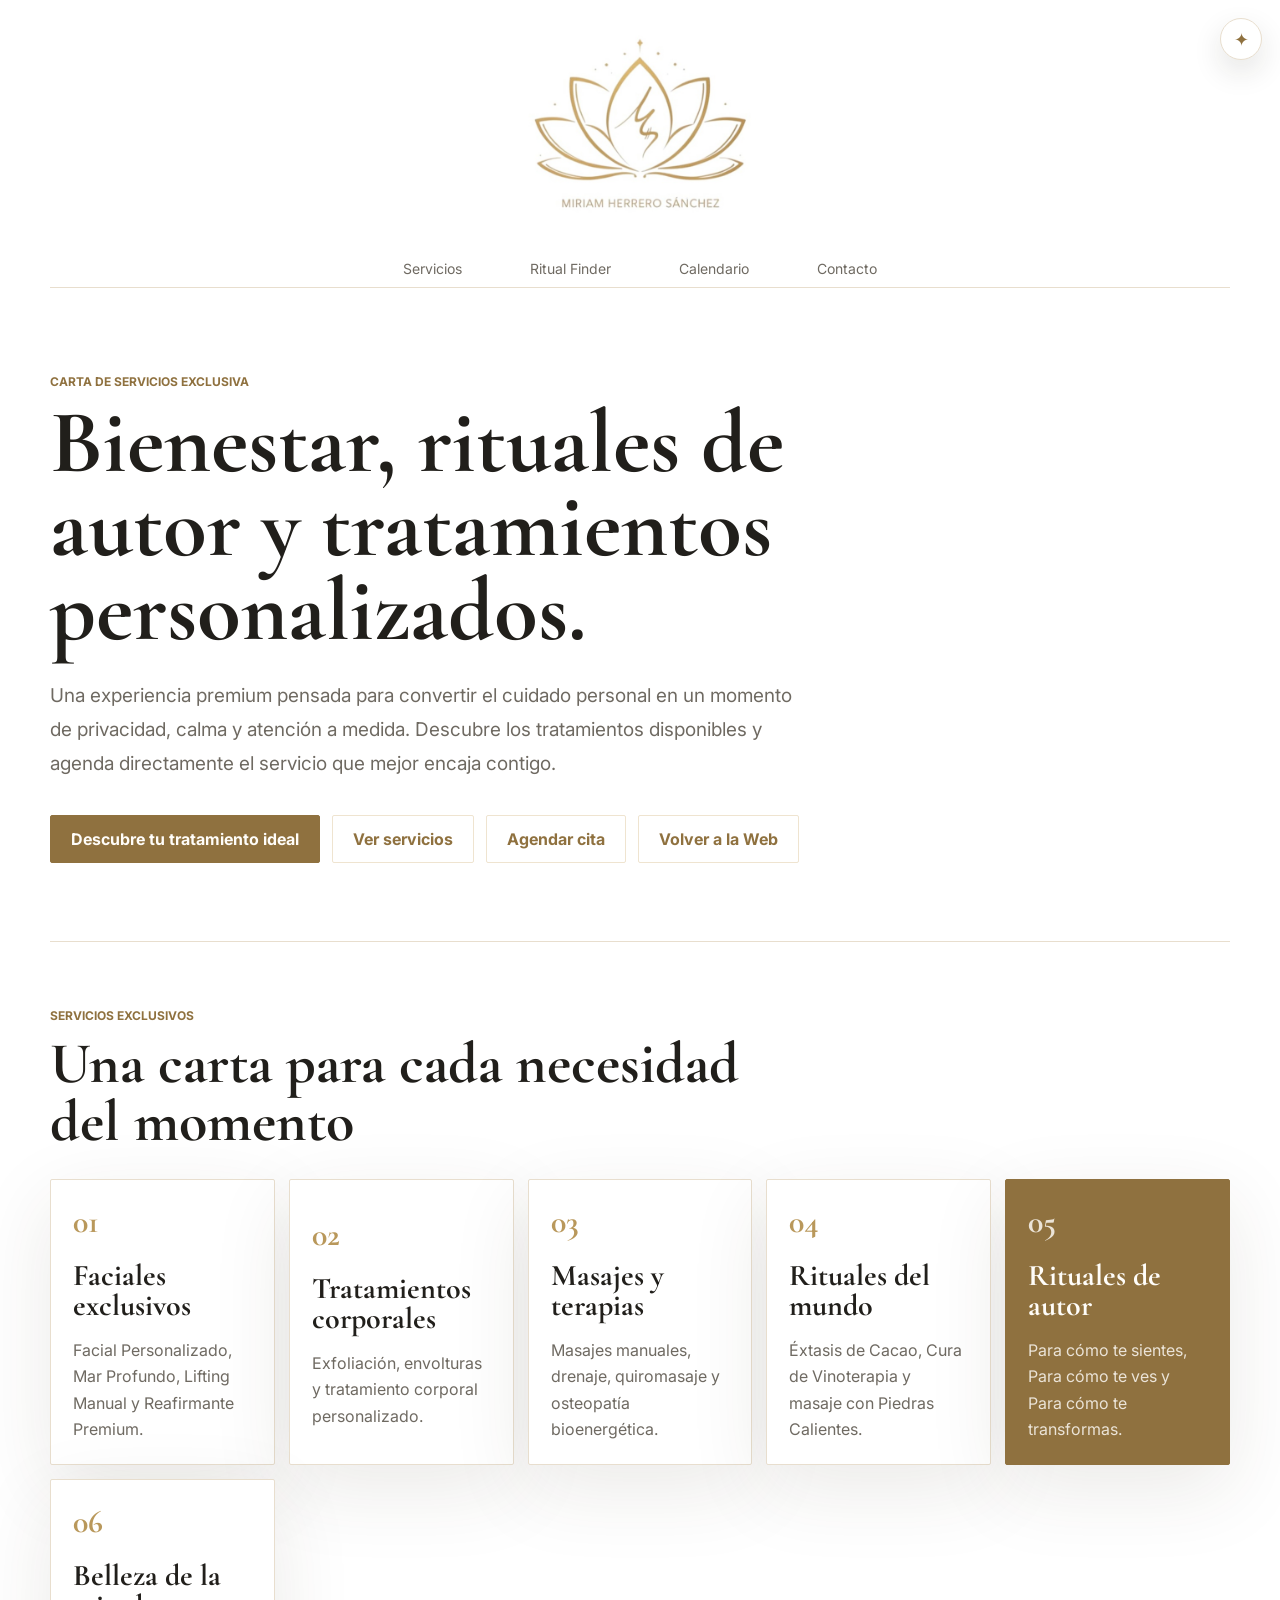
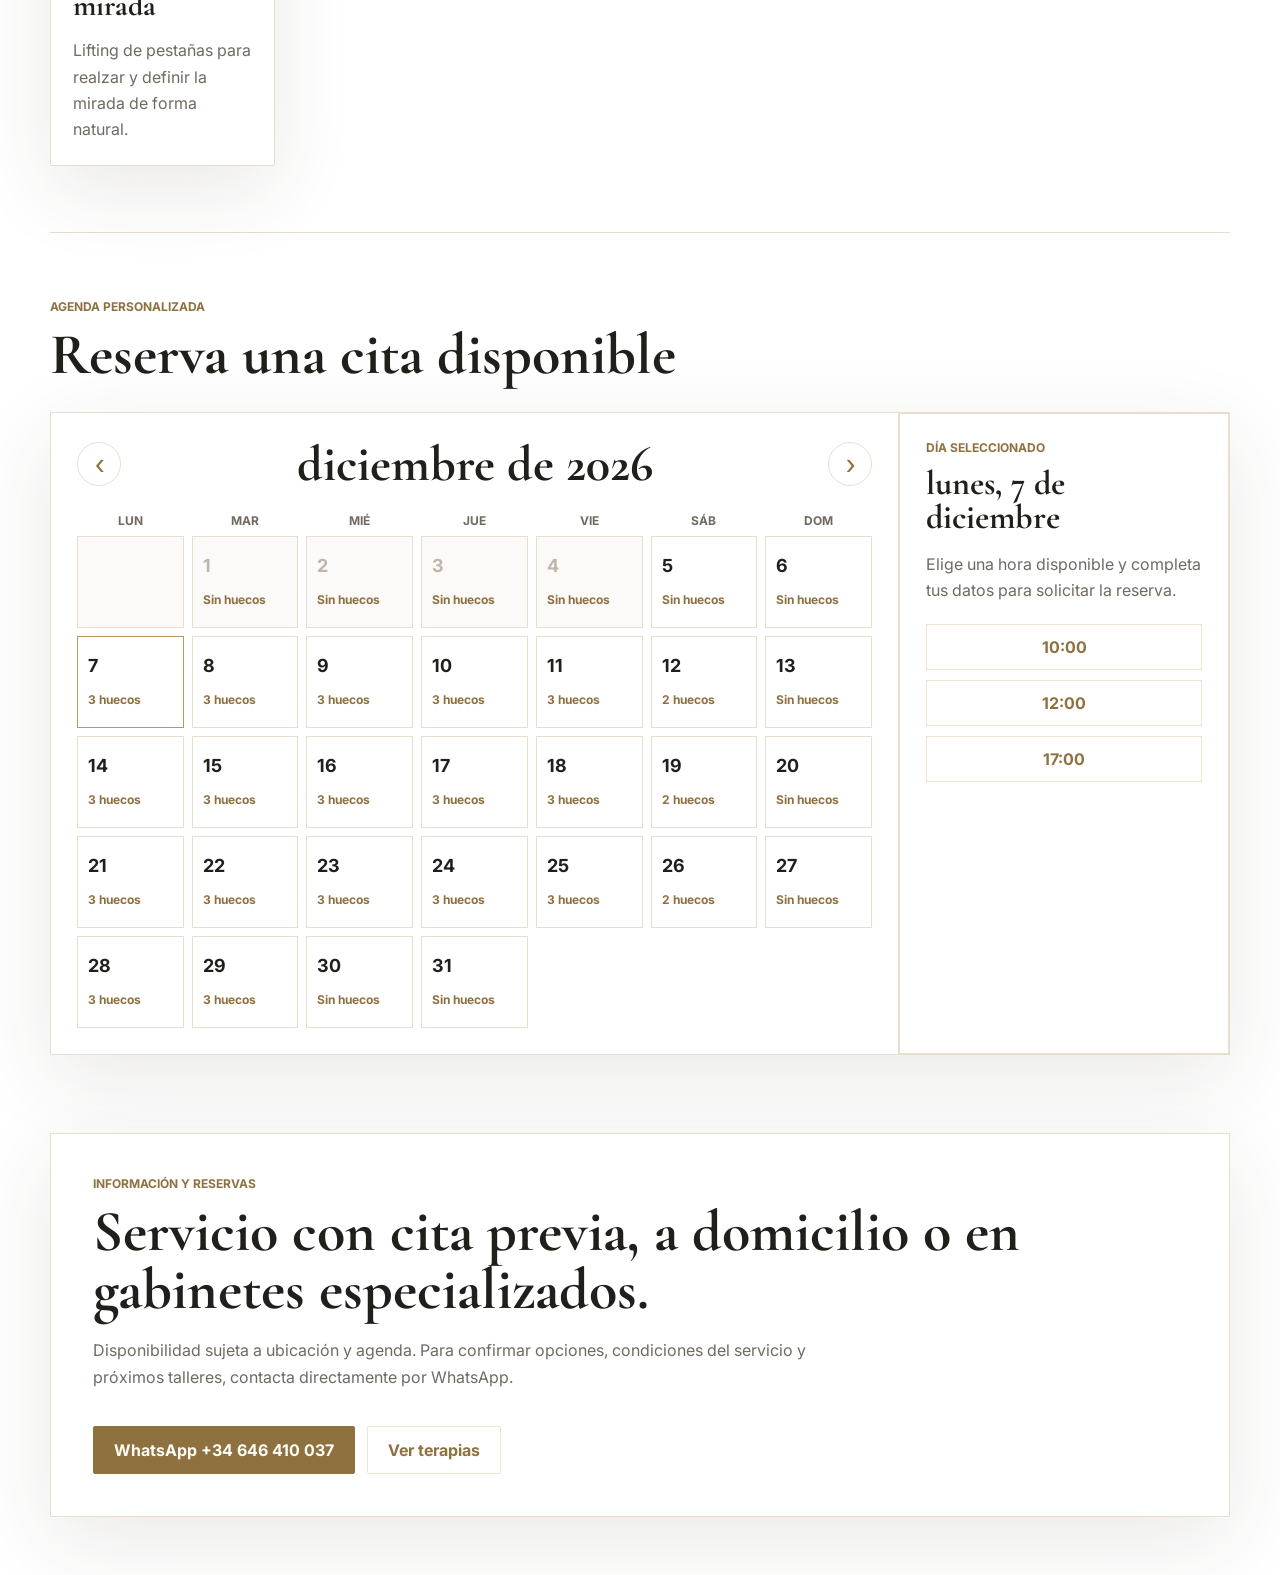
==== commit e9cb9a93: "Add interactive Ritual Finder" ====
--- a/index.html
+++ b/index.html
@@ -24,6 +24,7 @@
         </a>
         <nav class="main-nav" aria-label="Navegación principal">
           <a href="#servicios">Servicios</a>
+          <a href="./ritual-finder.html">Ritual Finder</a>
           <a href="#calendario">Calendario</a>
           <a href="#reserva">Contacto</a>
         </nav>
@@ -39,7 +40,8 @@
             directamente el servicio que mejor encaja contigo.
           </p>
           <div class="hero-actions">
-            <a class="primary-link" href="#servicios">Ver servicios</a>
+            <a class="primary-link" href="./ritual-finder.html">Descubre tu tratamiento ideal</a>
+            <a class="secondary-link" href="#servicios">Ver servicios</a>
             <a class="secondary-link" href="#calendario">Agendar cita</a>
             <a class="secondary-link" href="https://www.miriamherrerosanchez.com/">Volver a la Web</a>
           </div>
--- a/styles.css
+++ b/styles.css
@@ -802,8 +802,9 @@
   }
 
   .main-nav {
-    gap: 0;
-    justify-content: space-between;
+    gap: 4px 14px;
+    justify-content: center;
+    flex-wrap: wrap;
   }
 
   .main-nav a {
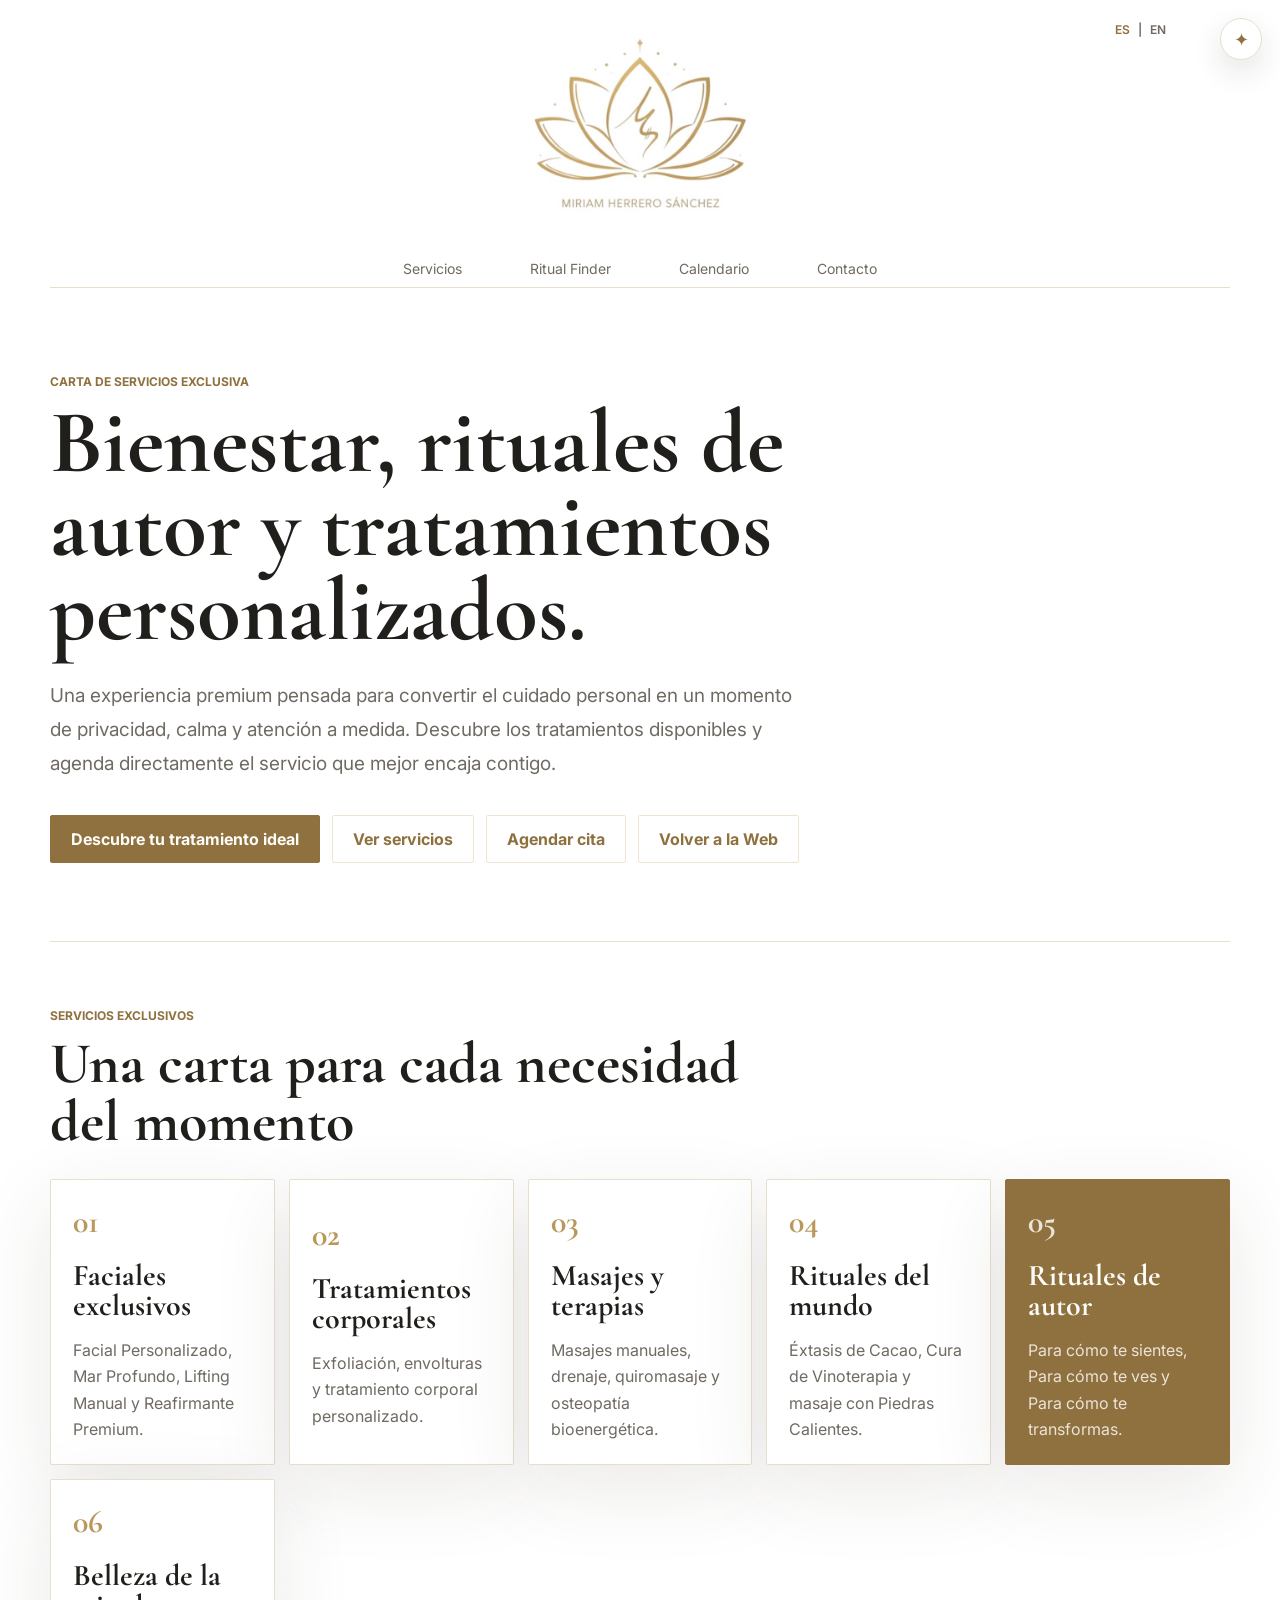
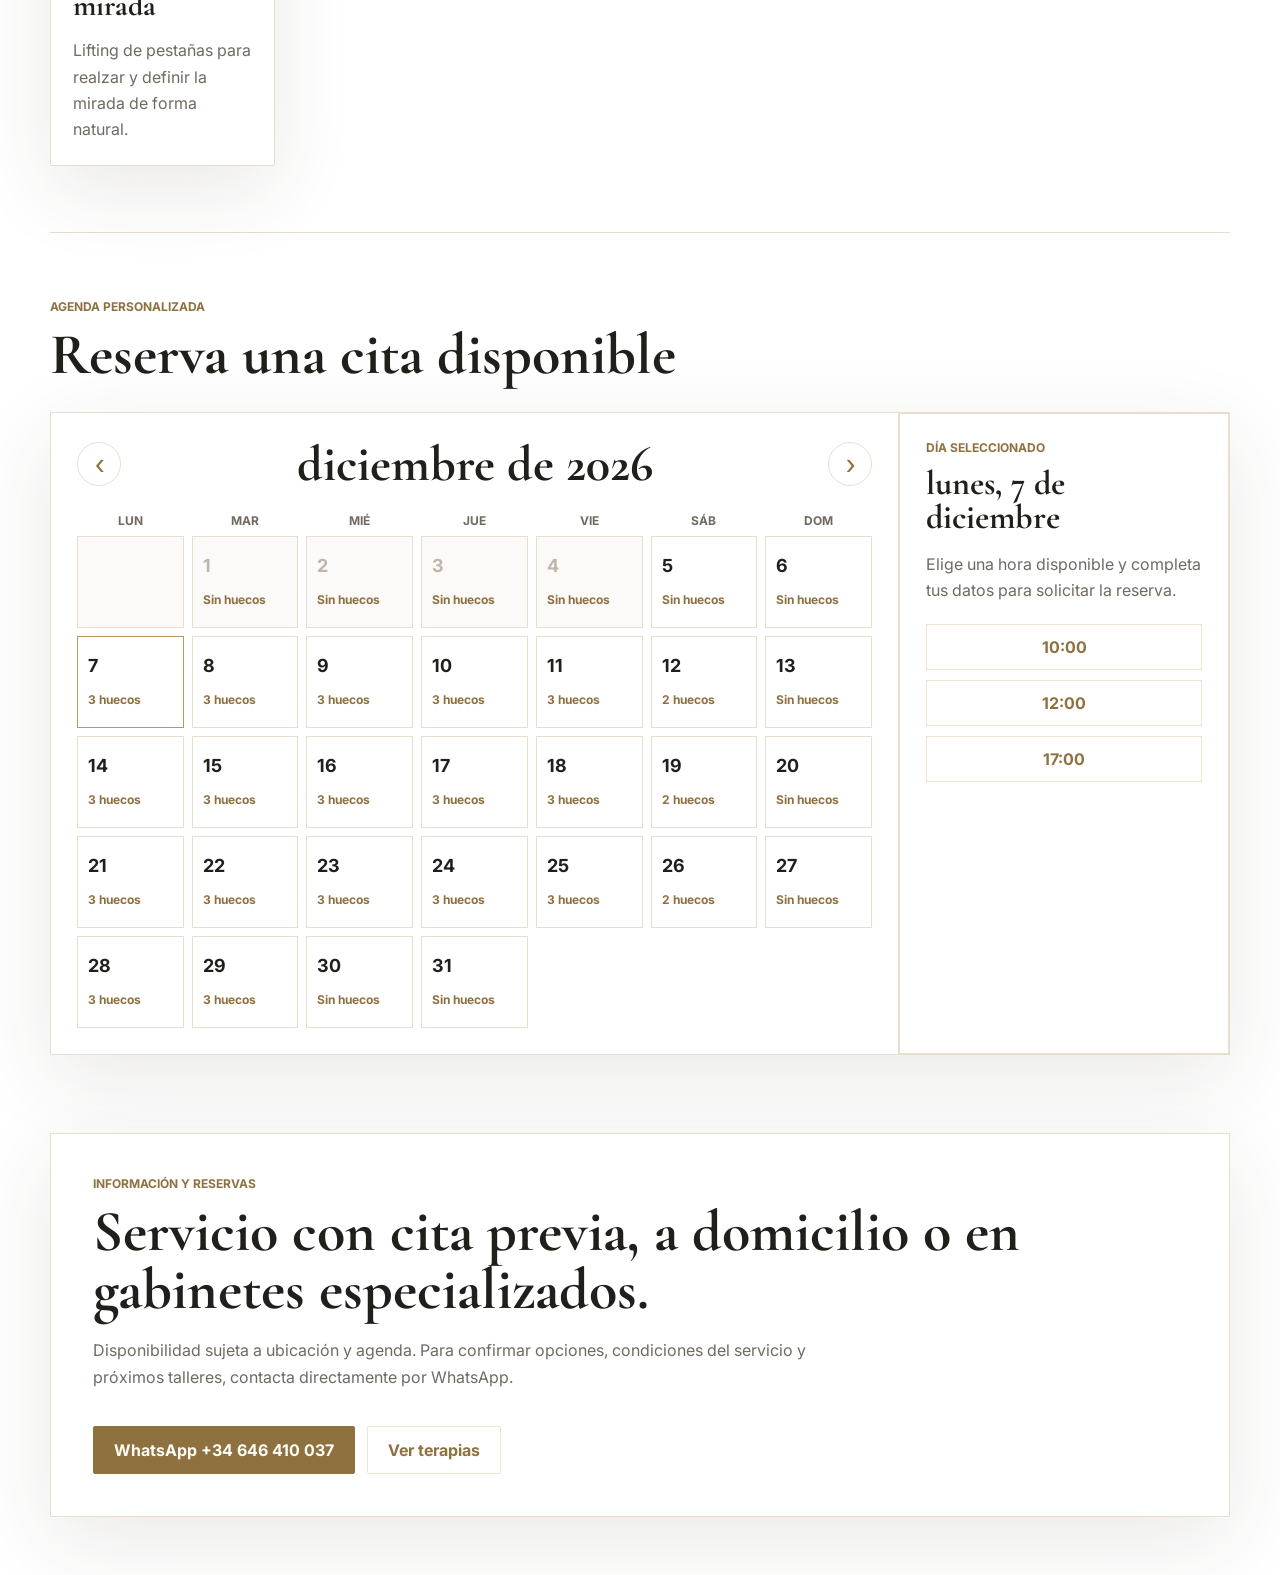
==== commit d3a1bf1f: "Add complete English version" ====
--- a/index.html
+++ b/index.html
@@ -19,6 +19,11 @@
   <body>
     <div class="site-shell">
       <header class="site-header">
+        <div class="language-switcher" aria-label="Seleccionar idioma">
+          <a class="active" href="./index.html" lang="es" aria-current="page">ES</a>
+          <span aria-hidden="true">|</span>
+          <a href="./index-en.html" lang="en">EN</a>
+        </div>
         <a class="brand" href="https://www.miriamherrerosanchez.com/" aria-label="Volver a la web de Miriam">
           <img src="./logo-cropped.jpeg" alt="Miriam Herrero Sánchez" />
         </a>
--- a/styles.css
+++ b/styles.css
@@ -47,6 +47,7 @@
 }
 
 .site-header {
+  position: relative;
   display: flex;
   flex-direction: column;
   align-items: center;
@@ -55,6 +56,27 @@
   min-height: 176px;
   padding: 22px 0 0;
   border-bottom: 1px solid var(--line);
+}
+
+.language-switcher {
+  position: absolute;
+  top: 22px;
+  right: 64px;
+  display: flex;
+  align-items: center;
+  gap: 8px;
+  color: var(--muted);
+  font-size: 12px;
+  font-weight: 600;
+}
+
+.language-switcher a {
+  color: inherit;
+  text-decoration: none;
+}
+
+.language-switcher a.active {
+  color: var(--gold-deep);
 }
 
 .brand {
@@ -795,6 +817,7 @@
   .site-header {
     min-height: 150px;
     gap: 16px;
+    padding-top: 42px;
   }
 
   .brand {
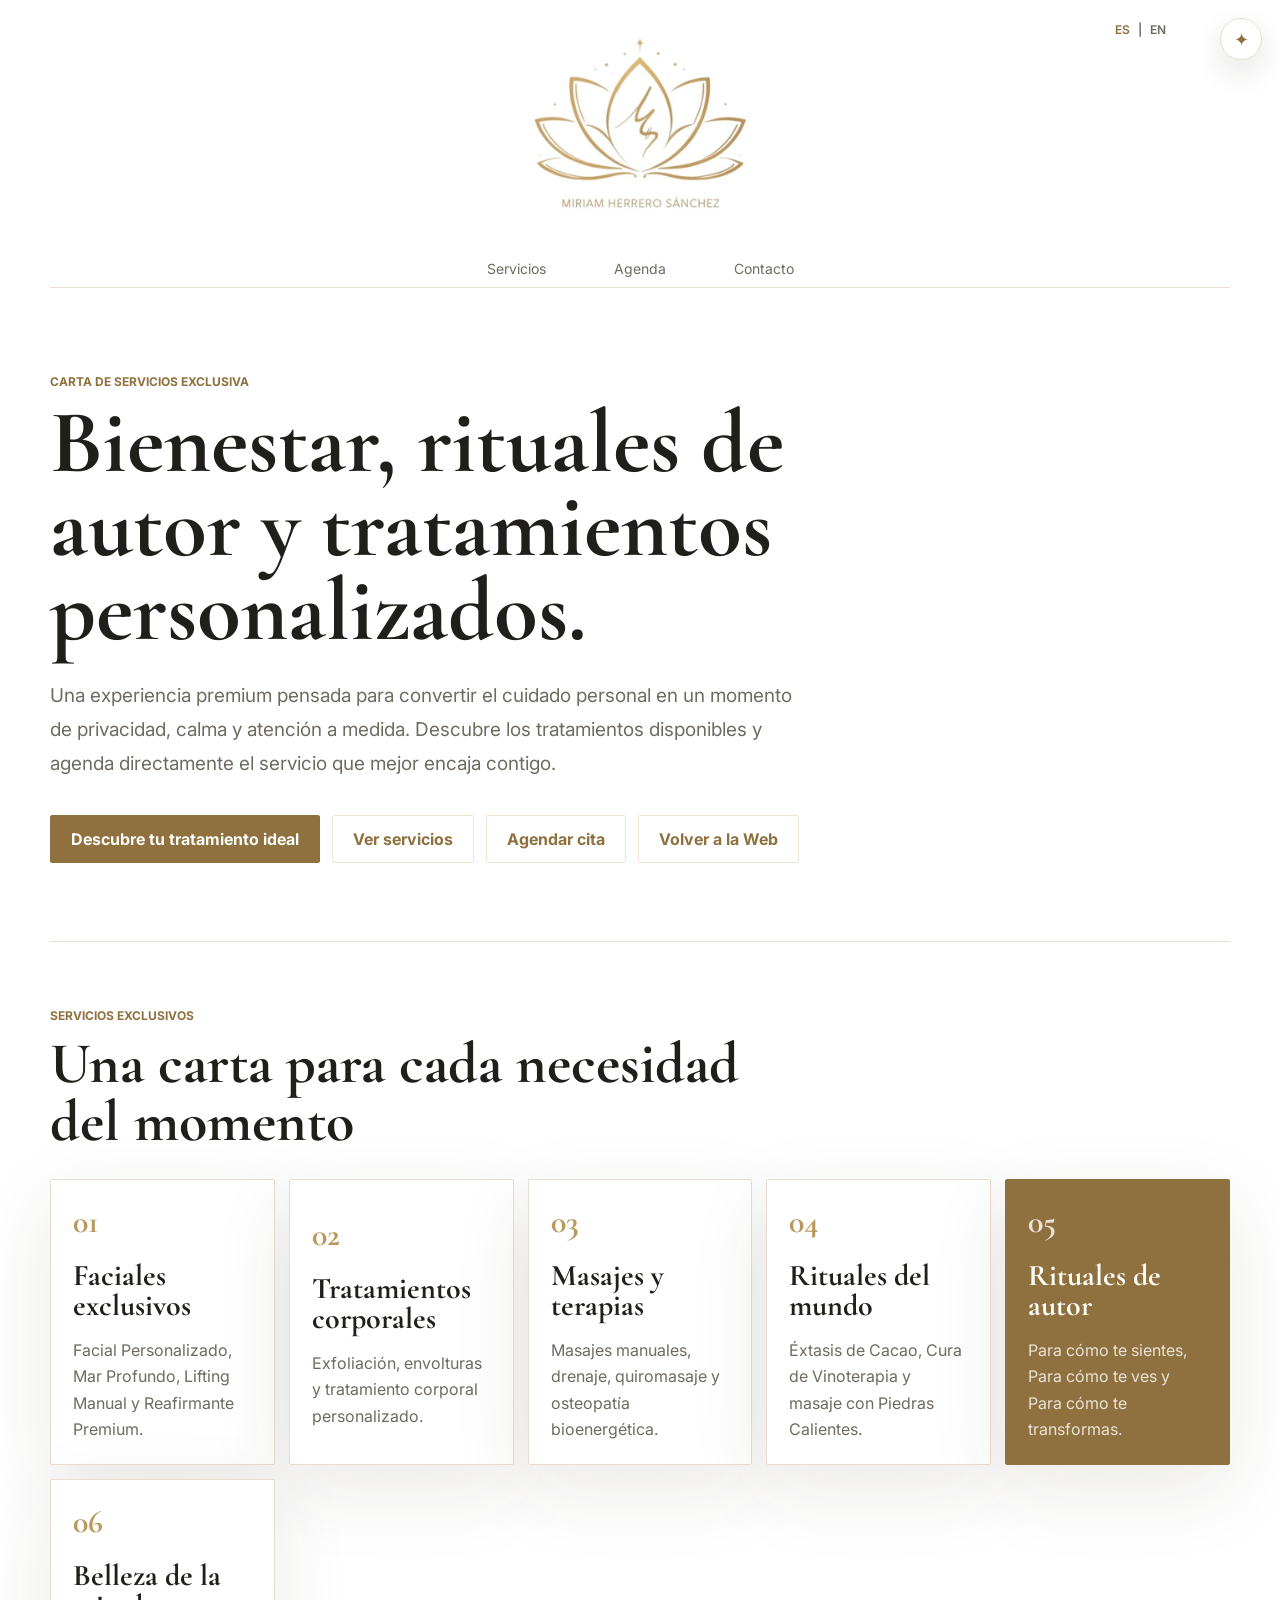
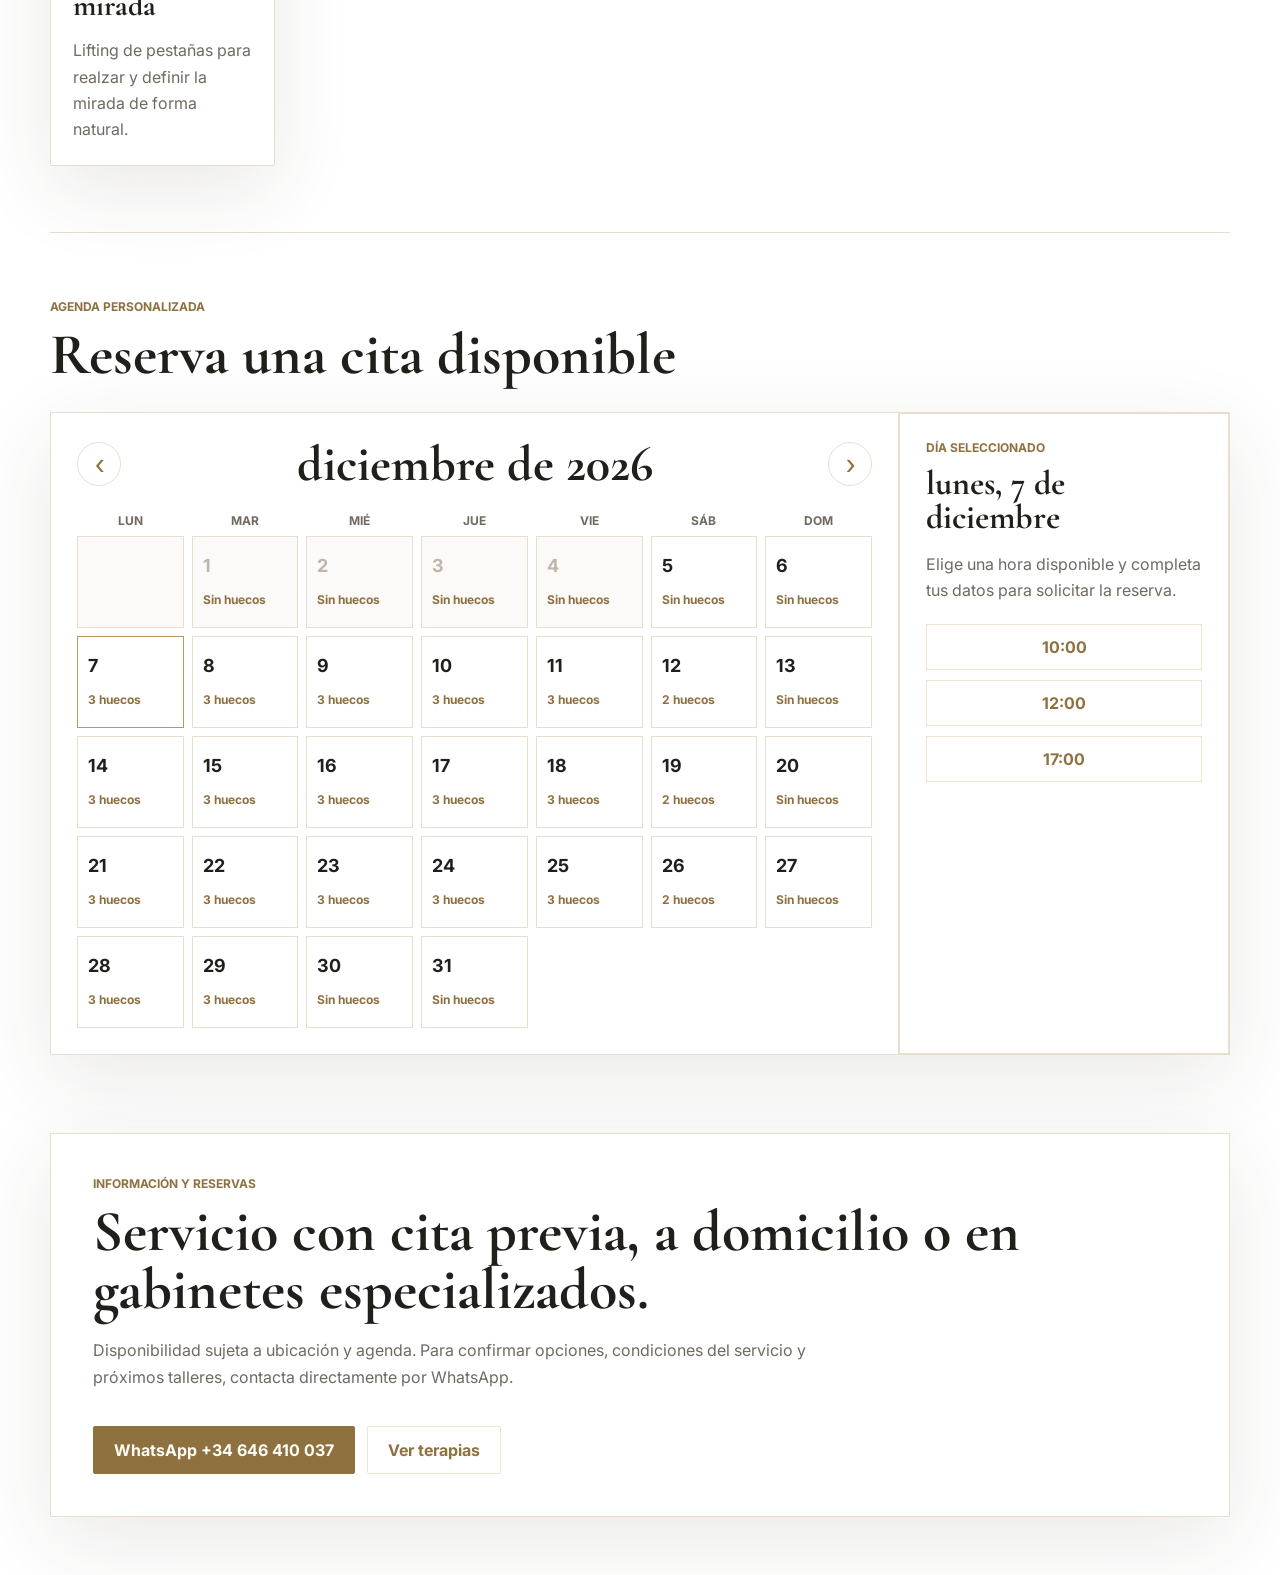
==== commit bd7b1dc9: "Fix mobile calendar and simplify navigation" ====
--- a/index.html
+++ b/index.html
@@ -29,8 +29,7 @@
         </a>
         <nav class="main-nav" aria-label="Navegación principal">
           <a href="#servicios">Servicios</a>
-          <a href="./ritual-finder.html">Ritual Finder</a>
-          <a href="#calendario">Calendario</a>
+          <a href="#calendario">Agenda</a>
           <a href="#reserva">Contacto</a>
         </nav>
       </header>
--- a/styles.css
+++ b/styles.css
@@ -842,18 +842,49 @@
     font-size: 17px;
   }
 
-  .service-grid,
-  .calendar-grid,
+  .service-grid {
+    grid-template-columns: 1fr;
+  }
+
   .calendar-weekdays {
-    grid-template-columns: 1fr;
-  }
-
-  .calendar-weekdays {
-    display: none;
+    gap: 3px;
+    font-size: 9px;
+  }
+
+  .calendar-grid {
+    gap: 3px;
+  }
+
+  .calendar-main {
+    padding: 14px 8px;
+  }
+
+  .calendar-toolbar {
+    margin-bottom: 18px;
+  }
+
+  .calendar-toolbar h3 {
+    font-size: 30px;
   }
 
   .calendar-day {
-    min-height: 68px;
+    min-width: 0;
+    min-height: 54px;
+    padding: 6px 2px;
+    text-align: center;
+  }
+
+  .calendar-day strong {
+    font-size: 14px;
+  }
+
+  .calendar-day small {
+    display: block;
+    margin-top: 5px;
+    overflow: hidden;
+    font-size: 8px;
+    line-height: 1.15;
+    text-overflow: ellipsis;
   }
 
   .reservation-band,
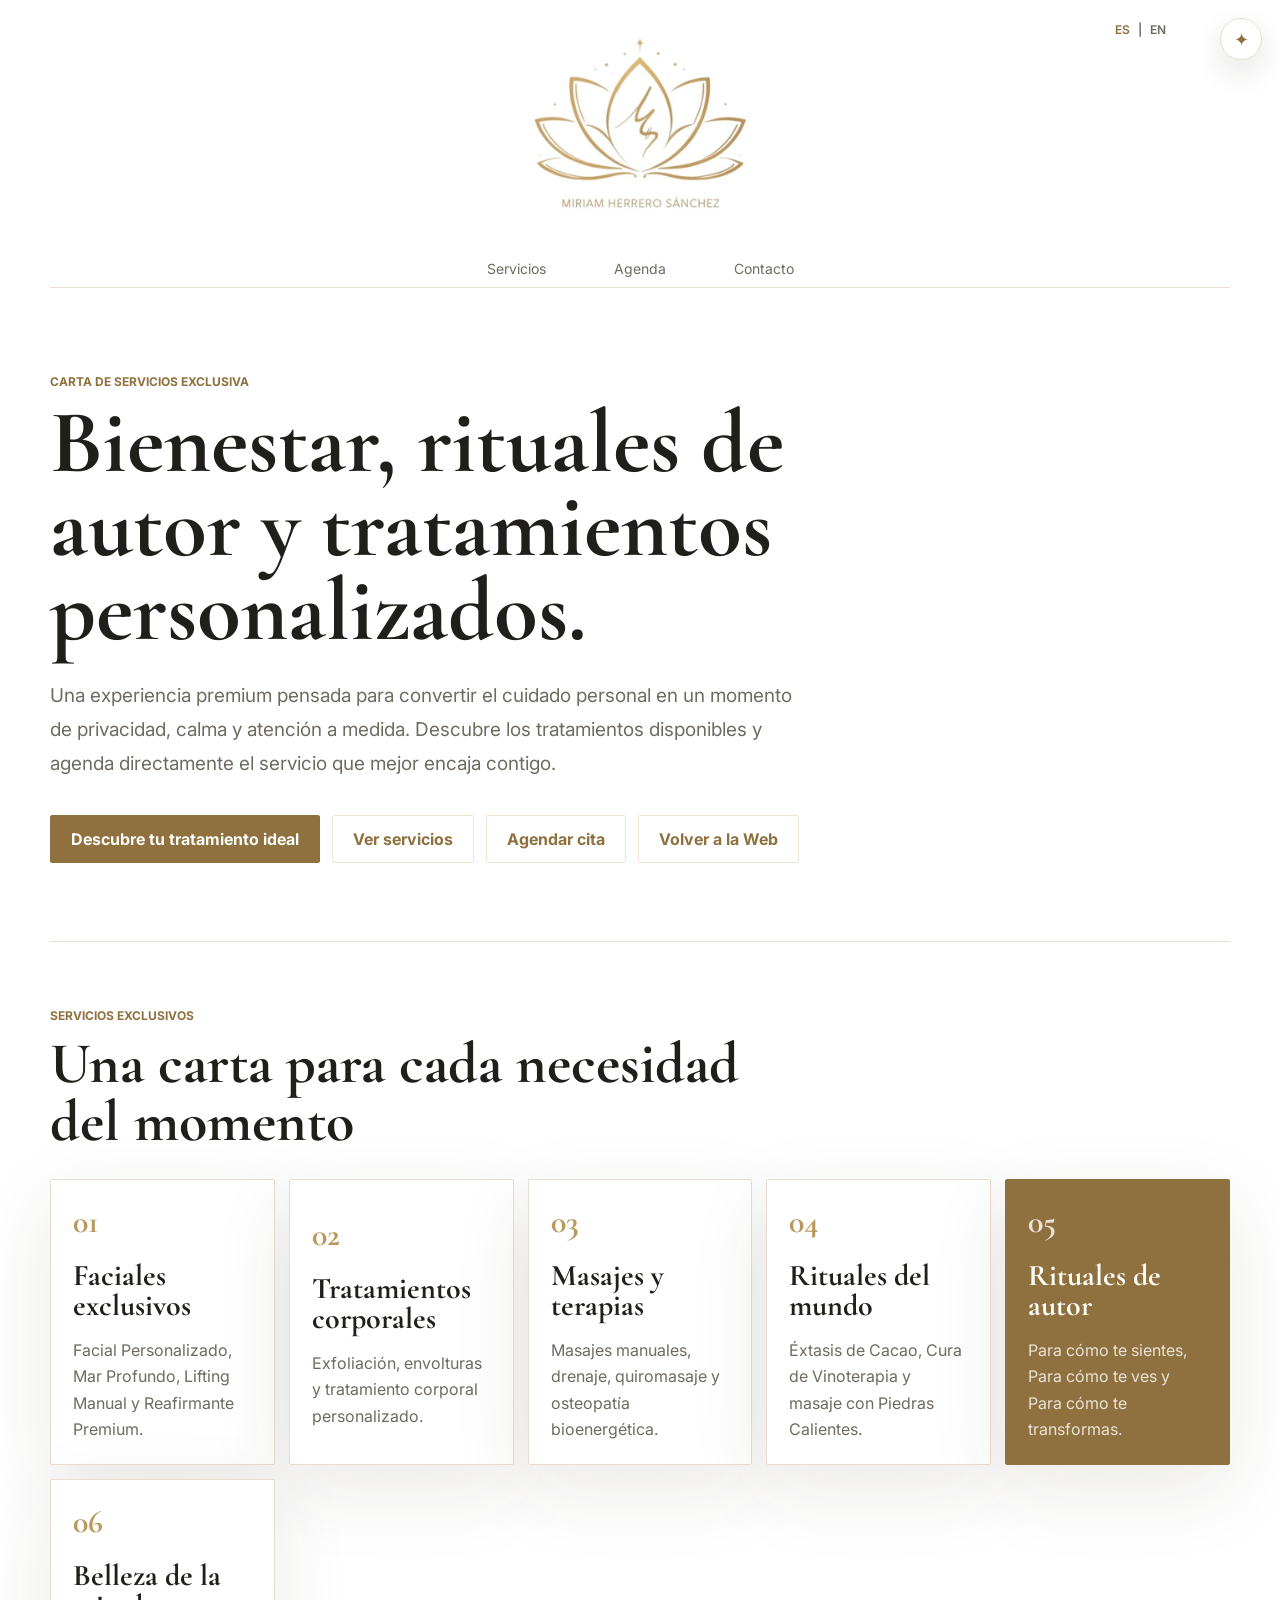
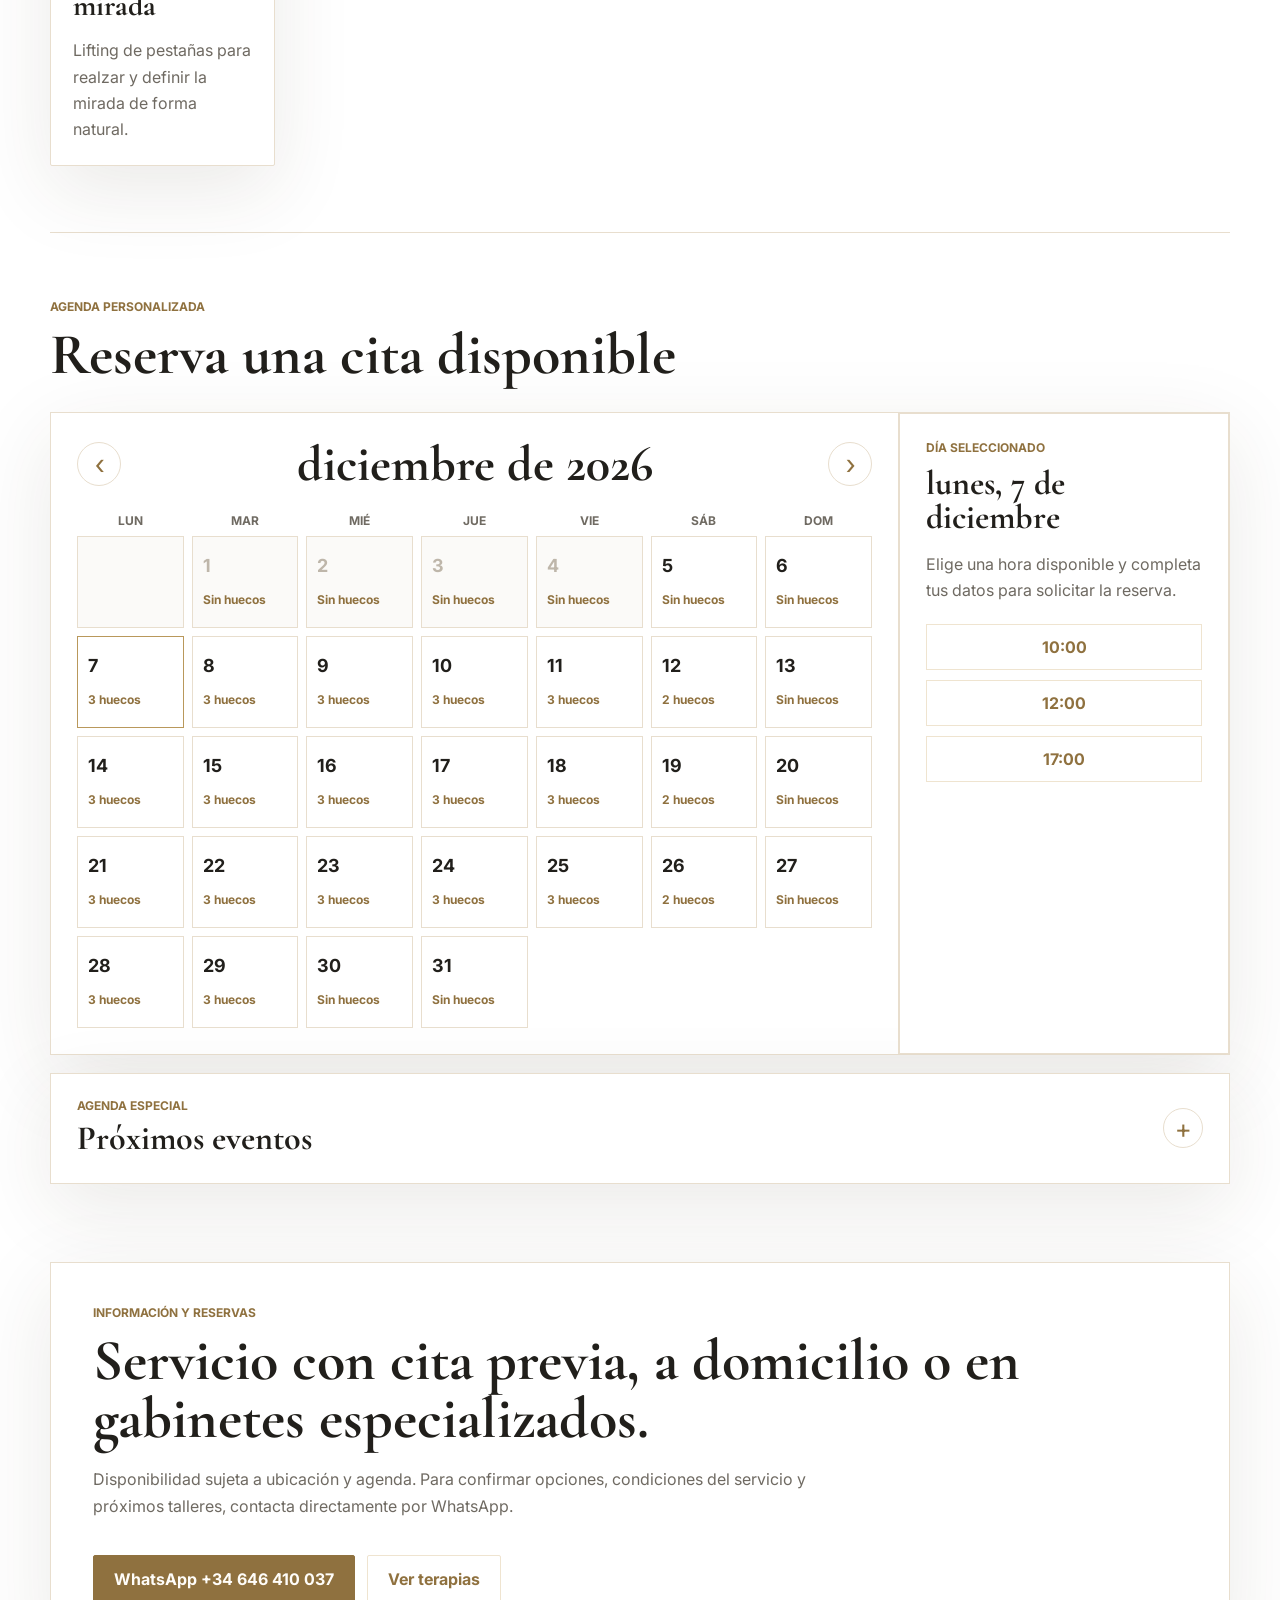
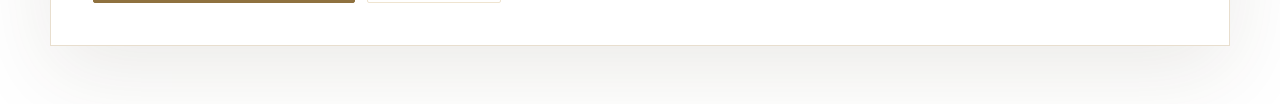
==== commit fad2f349: "Add private event management" ====
--- a/index.html
+++ b/index.html
@@ -140,6 +140,17 @@
               <div class="slot-list" id="slot-list"></div>
             </aside>
           </div>
+
+          <details class="events-panel" id="eventos">
+            <summary>
+              <span>
+                <span class="eyebrow">Agenda especial</span>
+                <strong>Próximos eventos</strong>
+              </span>
+              <span class="events-toggle" aria-hidden="true">+</span>
+            </summary>
+            <div class="events-list" id="events-list"></div>
+          </details>
         </section>
 
         <section class="reservation-band" id="reserva">
@@ -271,6 +282,43 @@
             <h3>Citas agendadas</h3>
             <div class="admin-appointments" id="admin-appointments"></div>
           </div>
+
+          <div class="admin-grid event-admin-grid">
+            <form class="admin-card" id="event-form">
+              <h3>Añadir evento</h3>
+              <label>
+                Nombre del evento
+                <input id="event-name" type="text" required />
+              </label>
+              <label>
+                Lugar
+                <input id="event-place" type="text" required />
+              </label>
+              <label>
+                Fecha
+                <input id="event-date" type="date" required />
+              </label>
+              <label>
+                Duración
+                <input id="event-duration" type="text" placeholder="Ej. 3 horas" required />
+              </label>
+              <label>
+                Precio
+                <input id="event-price" type="text" placeholder="Ej. 60 EUR" required />
+              </label>
+              <label>
+                Contenido del evento
+                <textarea id="event-content" rows="5" required></textarea>
+              </label>
+              <button class="primary-link" type="submit">Publicar evento</button>
+              <p class="form-note" id="event-error" aria-live="polite"></p>
+            </form>
+
+            <div class="admin-card">
+              <h3>Eventos publicados</h3>
+              <div class="admin-events" id="admin-events"></div>
+            </div>
+          </div>
         </div>
       </section>
     </div>
--- a/styles.css
+++ b/styles.css
@@ -514,6 +514,98 @@
   line-height: 1.65;
 }
 
+.events-panel {
+  margin-top: 18px;
+  border: 1px solid var(--line);
+  background: #fff;
+  box-shadow: var(--shadow);
+}
+
+.events-panel summary {
+  display: flex;
+  align-items: center;
+  justify-content: space-between;
+  gap: 20px;
+  padding: 24px 26px;
+  list-style: none;
+  cursor: pointer;
+}
+
+.events-panel summary::-webkit-details-marker {
+  display: none;
+}
+
+.events-panel summary .eyebrow {
+  display: block;
+  margin-bottom: 5px;
+}
+
+.events-panel summary strong {
+  font-family: var(--serif);
+  font-size: 34px;
+}
+
+.events-toggle {
+  display: grid;
+  width: 40px;
+  height: 40px;
+  flex: 0 0 40px;
+  place-items: center;
+  color: var(--gold-deep);
+  font-size: 26px;
+  border: 1px solid var(--line);
+  border-radius: 50%;
+  transition: transform 180ms ease;
+}
+
+.events-panel[open] .events-toggle {
+  transform: rotate(45deg);
+}
+
+.events-list {
+  display: grid;
+  grid-template-columns: repeat(2, minmax(0, 1fr));
+  gap: 14px;
+  padding: 0 26px 26px;
+  border-top: 1px solid var(--line);
+}
+
+.event-card {
+  padding: 22px;
+  border: 1px solid var(--line);
+}
+
+.event-card h3 {
+  font-size: 32px;
+}
+
+.event-meta {
+  display: flex;
+  flex-wrap: wrap;
+  gap: 6px 14px;
+  margin: 12px 0;
+  color: var(--gold-deep);
+  font-size: 13px;
+  font-weight: 700;
+}
+
+.event-card p {
+  margin: 0;
+  color: var(--muted);
+  line-height: 1.65;
+  white-space: pre-line;
+}
+
+.calendar-day.event-day {
+  color: var(--gold-deep);
+  border-color: var(--gold);
+  background: #fbf6ee;
+}
+
+.calendar-day.event-day small {
+  color: var(--gold-deep);
+}
+
 .slot-list {
   display: grid;
   gap: 10px;
@@ -718,6 +810,16 @@
   margin-top: 18px;
 }
 
+.event-admin-grid {
+  margin-top: 18px;
+}
+
+.admin-events {
+  display: grid;
+  gap: 10px;
+  margin-top: 16px;
+}
+
 .admin-appointments {
   display: grid;
   gap: 10px;
@@ -887,6 +989,19 @@
     text-overflow: ellipsis;
   }
 
+  .events-list {
+    grid-template-columns: 1fr;
+    padding: 0 14px 14px;
+  }
+
+  .events-panel summary {
+    padding: 18px 14px;
+  }
+
+  .events-panel summary strong {
+    font-size: 28px;
+  }
+
   .reservation-band,
   .booking-dialog,
   .admin-dialog {
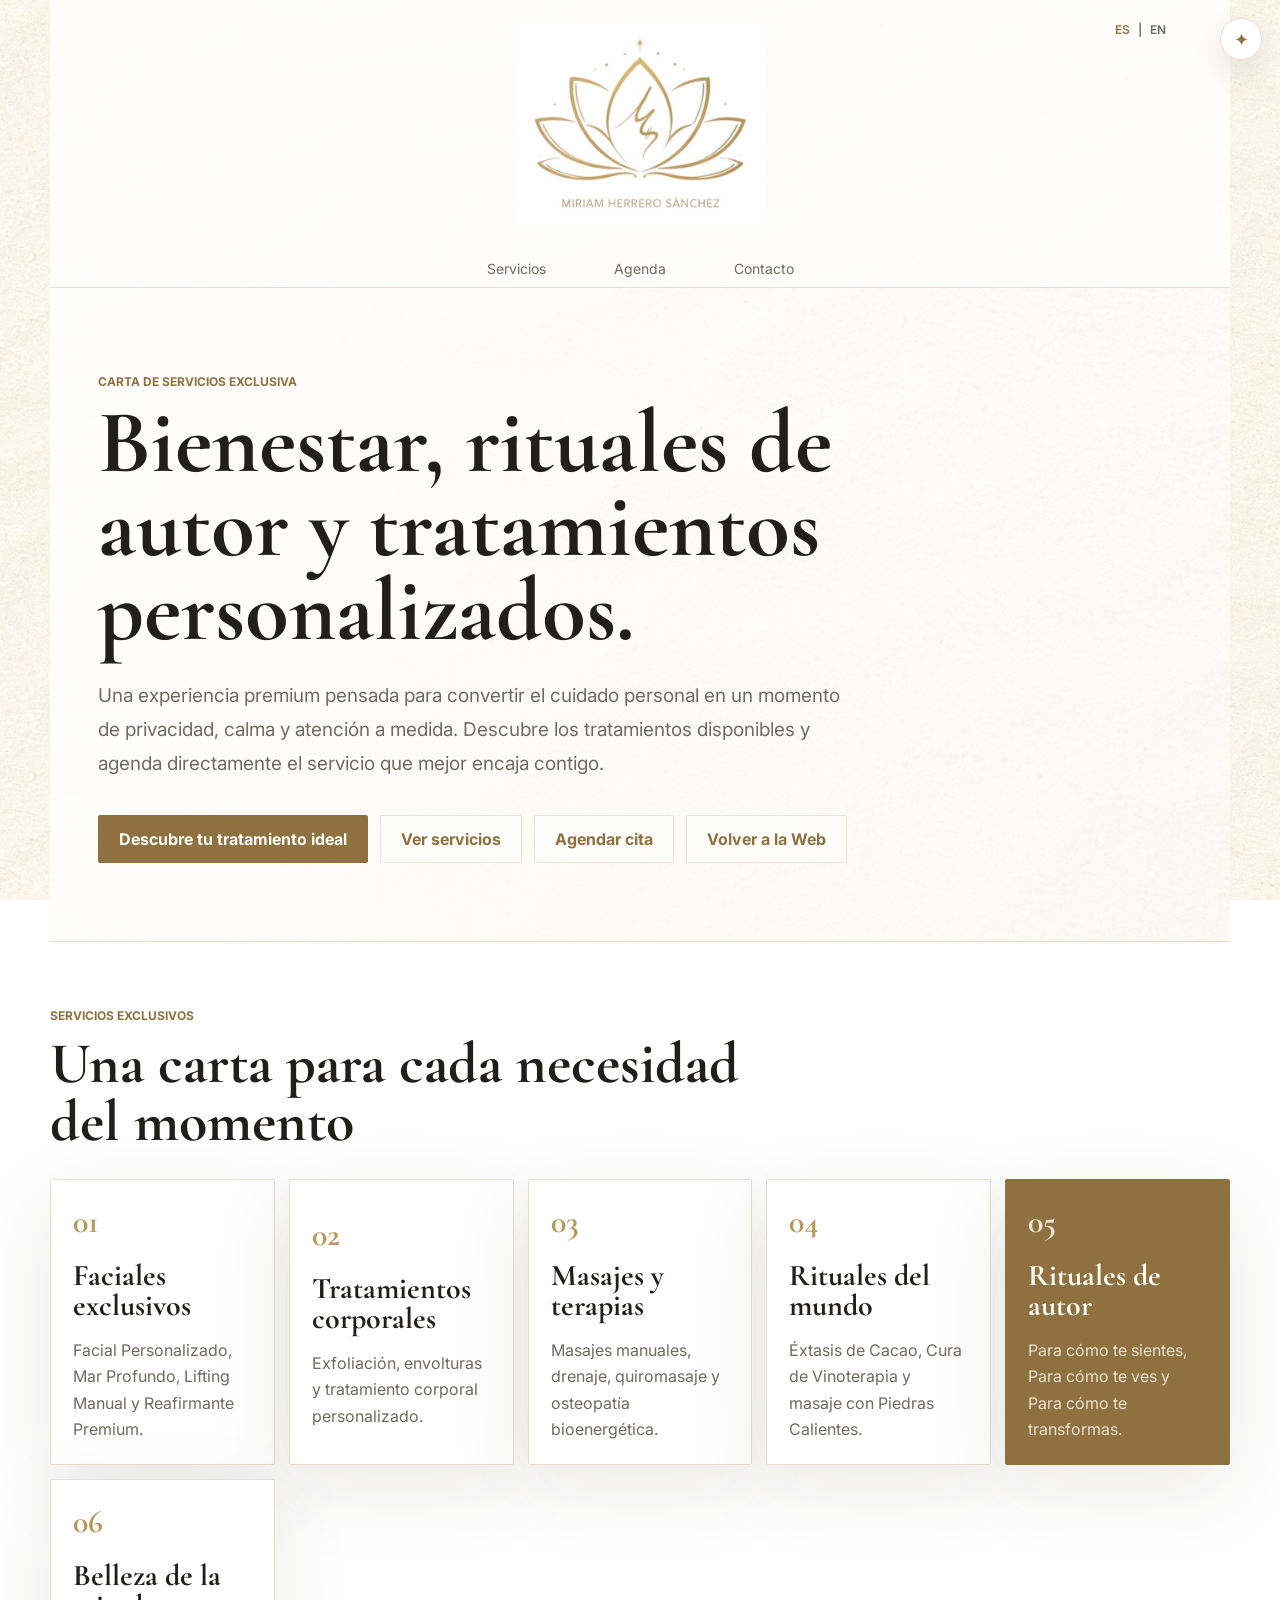
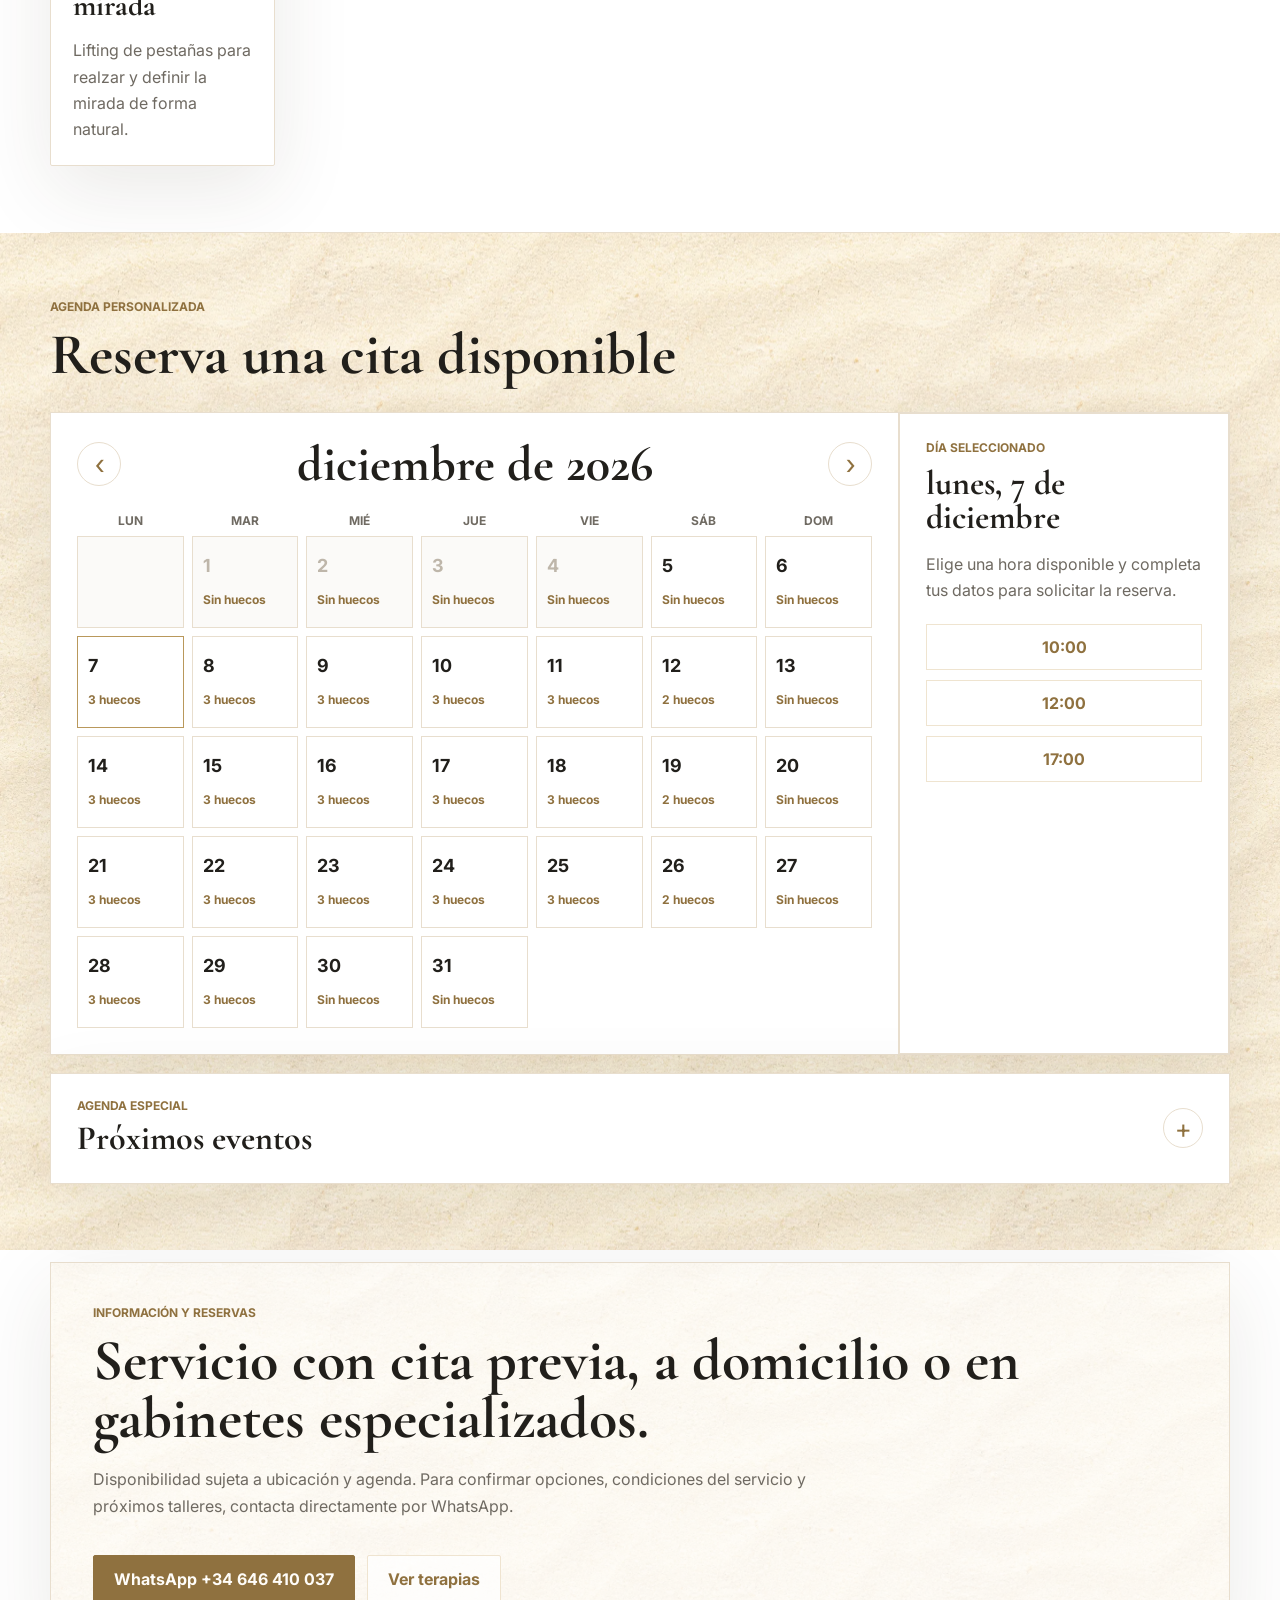
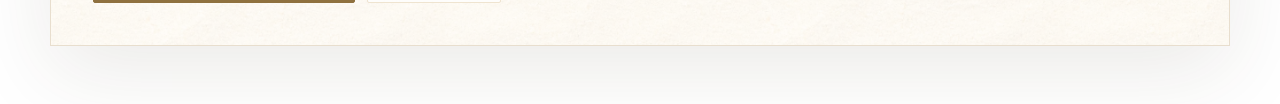
==== commit 4710b4c2: "Add subtle beach video hero" ====
--- a/index.html
+++ b/index.html
@@ -36,18 +36,24 @@
 
       <main>
         <section class="hero" aria-labelledby="page-title">
-          <p class="eyebrow">Carta de servicios exclusiva</p>
-          <h1 id="page-title">Bienestar, rituales de autor y tratamientos personalizados.</h1>
-          <p>
-            Una experiencia premium pensada para convertir el cuidado personal en un momento de
-            privacidad, calma y atención a medida. Descubre los tratamientos disponibles y agenda
-            directamente el servicio que mejor encaja contigo.
-          </p>
-          <div class="hero-actions">
-            <a class="primary-link" href="./ritual-finder.html">Descubre tu tratamiento ideal</a>
-            <a class="secondary-link" href="#servicios">Ver servicios</a>
-            <a class="secondary-link" href="#calendario">Agendar cita</a>
-            <a class="secondary-link" href="https://www.miriamherrerosanchez.com/">Volver a la Web</a>
+          <video class="hero-video" autoplay muted loop playsinline preload="metadata" aria-hidden="true">
+            <source src="./beach-hero.mp4" type="video/mp4" />
+          </video>
+          <div class="hero-video-overlay" aria-hidden="true"></div>
+          <div class="hero-content">
+            <p class="eyebrow">Carta de servicios exclusiva</p>
+            <h1 id="page-title">Bienestar, rituales de autor y tratamientos personalizados.</h1>
+            <p>
+              Una experiencia premium pensada para convertir el cuidado personal en un momento de
+              privacidad, calma y atención a medida. Descubre los tratamientos disponibles y agenda
+              directamente el servicio que mejor encaja contigo.
+            </p>
+            <div class="hero-actions">
+              <a class="primary-link" href="./ritual-finder.html">Descubre tu tratamiento ideal</a>
+              <a class="secondary-link" href="#servicios">Ver servicios</a>
+              <a class="secondary-link" href="#calendario">Agendar cita</a>
+              <a class="secondary-link" href="https://www.miriamherrerosanchez.com/">Volver a la Web</a>
+            </div>
           </div>
         </section>
 
--- a/styles.css
+++ b/styles.css
@@ -21,11 +21,23 @@
 }
 
 body {
+  position: relative;
   margin: 0;
   min-height: 100vh;
   color: var(--ink);
   font-family: var(--sans);
   background: #fff;
+}
+
+body::before {
+  position: fixed;
+  inset: 0;
+  z-index: -1;
+  content: "";
+  background:
+    linear-gradient(rgba(255, 255, 255, 0.42), rgba(255, 255, 255, 0.42)),
+    url("./sand-texture.webp") center / 780px auto repeat;
+  opacity: 0.58;
 }
 
 body.modal-open {
@@ -56,6 +68,7 @@
   min-height: 176px;
   padding: 22px 0 0;
   border-bottom: 1px solid var(--line);
+  background: rgba(255, 255, 255, 0.82);
 }
 
 .language-switcher {
@@ -112,8 +125,49 @@
 }
 
 .hero {
-  max-width: 920px;
-  padding: 86px 0 78px;
+  position: relative;
+  width: 100%;
+  max-width: none;
+  min-height: 600px;
+  overflow: hidden;
+  display: flex;
+  align-items: center;
+  padding: 86px 48px 78px;
+  isolation: isolate;
+}
+
+.hero::before {
+  position: absolute;
+  inset: 0;
+  z-index: -3;
+  content: "";
+  background:
+    linear-gradient(rgba(255, 255, 255, 0.46), rgba(255, 255, 255, 0.46)),
+    url("./sand-texture.webp") center / cover;
+}
+
+.hero-video,
+.hero-video-overlay {
+  position: absolute;
+  inset: 0;
+  width: 100%;
+  height: 100%;
+}
+
+.hero-video {
+  z-index: -2;
+  object-fit: cover;
+}
+
+.hero-video-overlay {
+  z-index: -1;
+  background:
+    linear-gradient(90deg, rgba(255, 255, 255, 0.93) 0%, rgba(255, 255, 255, 0.78) 58%, rgba(255, 255, 255, 0.66) 100%),
+    linear-gradient(0deg, rgba(239, 228, 208, 0.24), rgba(255, 255, 255, 0.12));
+}
+
+.hero-content {
+  width: min(920px, 100%);
 }
 
 .eyebrow {
@@ -190,6 +244,37 @@
 .calendar-section {
   padding: 66px 0;
   border-top: 1px solid var(--line);
+}
+
+.services-section {
+  position: relative;
+}
+
+.services-section::before,
+.calendar-section::before {
+  position: absolute;
+  right: calc(50% - 50vw);
+  left: calc(50% - 50vw);
+  z-index: -1;
+  content: "";
+}
+
+.services-section::before {
+  top: 0;
+  bottom: 0;
+  background: rgba(255, 255, 255, 0.44);
+}
+
+.calendar-section {
+  position: relative;
+}
+
+.calendar-section::before {
+  top: 0;
+  bottom: 0;
+  background:
+    linear-gradient(rgba(255, 255, 255, 0.38), rgba(255, 255, 255, 0.38)),
+    url("./sand-texture.webp") center / 700px auto repeat;
 }
 
 .section-heading {
@@ -852,6 +937,9 @@
 .reservation-band {
   margin: 12px 0 58px;
   padding: 42px;
+  background:
+    linear-gradient(rgba(255, 255, 255, 0.8), rgba(255, 255, 255, 0.8)),
+    url("./sand-texture.webp") center / 620px auto repeat;
 }
 
 .reservation-band p:not(.eyebrow) {
@@ -909,6 +997,10 @@
   .hero {
     padding-top: 42px;
   }
+
+  .hero::before {
+    inset: 0;
+  }
 }
 
 @media (max-width: 620px) {
@@ -942,6 +1034,15 @@
 
   .hero p:not(.eyebrow) {
     font-size: 17px;
+  }
+
+  .hero {
+    min-height: 620px;
+    padding: 54px 18px;
+  }
+
+  .hero-video-overlay {
+    background: rgba(255, 255, 255, 0.84);
   }
 
   .service-grid {
@@ -1015,3 +1116,9 @@
     flex-direction: column;
   }
 }
+
+@media (prefers-reduced-motion: reduce) {
+  .hero-video {
+    display: none;
+  }
+}
